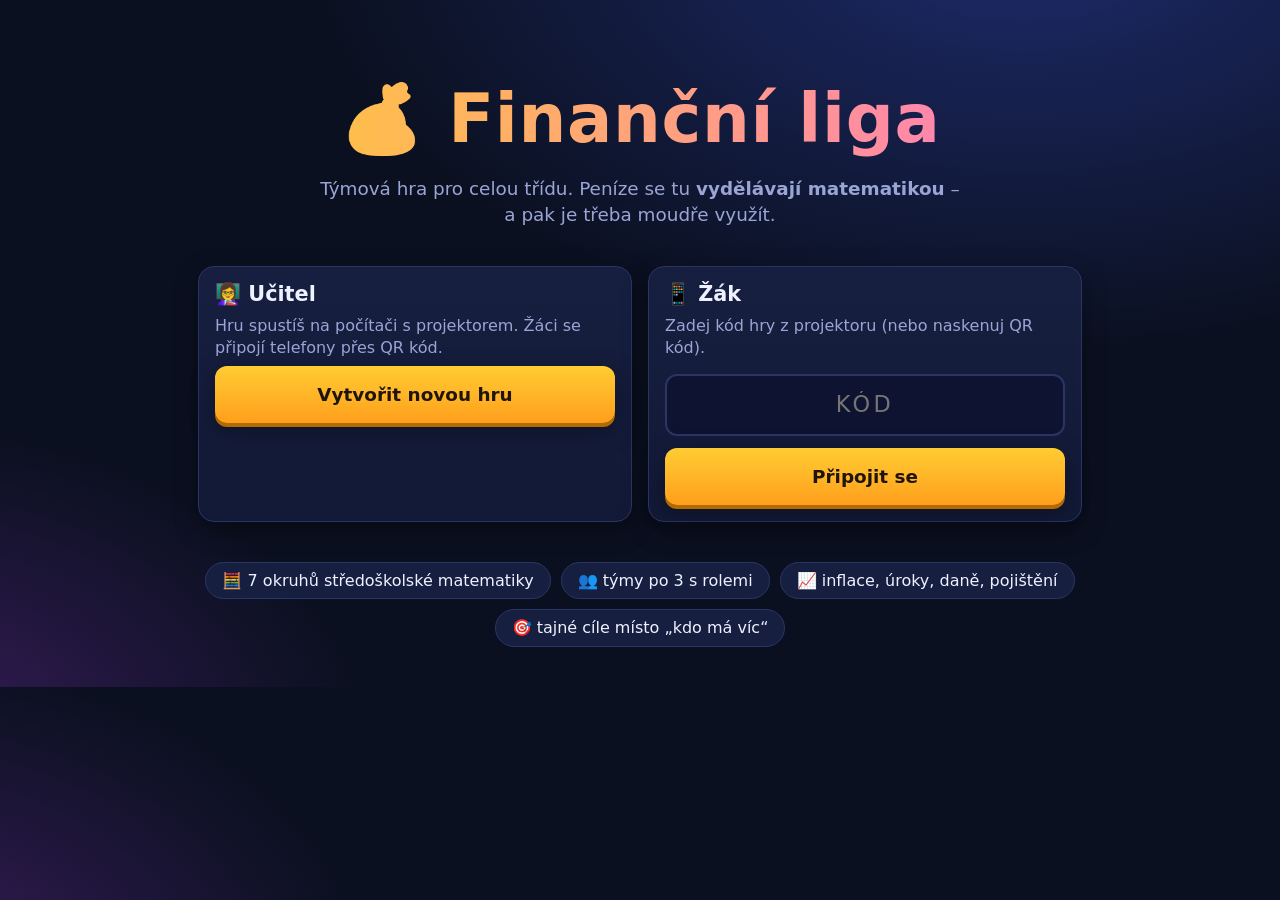
==== index.html @ dfb5a22c "Add files via upload" ====
<!doctype html>
<html lang="cs">
<head>
<meta charset="utf-8">
<meta name="viewport" content="width=device-width, initial-scale=1, viewport-fit=cover">
<meta name="theme-color" content="#0b1020">
<title>Finanční liga – hra o penězích a matematice</title>
<meta name="description" content="Týmová hra pro třídu: žáci si na mobilech vydělávají peníze řešením matematických příkladů a společně hospodaří.">
<link rel="icon" href="data:image/svg+xml,%3Csvg xmlns='http://www.w3.org/2000/svg' viewBox='0 0 100 100'%3E%3Ctext y='.9em' font-size='90'%3E💰%3C/text%3E%3C/svg%3E">
<link rel="stylesheet" href="style.css">
</head>
<body>
<div id="app"></div>
<noscript>Tato hra potřebuje JavaScript.</noscript>
<script src="config.js"></script>
<script src="lib/peerjs.min.js"></script>
<script src="lib/qrcode.js"></script>
<script src="tasks.js"></script>
<script src="engine.js"></script>
<script src="net.js"></script>
<script src="host.js"></script>
<script src="player.js"></script>
<script src="main.js"></script>
</body>
</html>
---- style.css ----
/* Finanční liga – styl (tmavý, čitelný na projektoru i na mobilu) */
:root {
  --bg: #0b1020; --bg2: #121936; --panel: #171f40; --panel2: #1e2850; --line: #2a3566;
  --tx: #eef1ff; --mut: #9aa5d6; --gold: #ffcc33; --gold2: #ff9f1c; --green: #3ddc97; --red: #ff5d73; --blue: #4dabf7;
  --r: 16px; --shadow: 0 8px 24px rgba(0, 0, 0, .35);
  font-family: system-ui, -apple-system, "Segoe UI", Roboto, "Helvetica Neue", Arial, sans-serif;
}
* { box-sizing: border-box; -webkit-tap-highlight-color: transparent; }
html, body { margin: 0; min-height: 100%; background: radial-gradient(1200px 700px at 80% -10%, #1d2b6b 0%, transparent 60%), radial-gradient(900px 600px at -10% 110%, #3a1d5e 0%, transparent 55%), var(--bg); color: var(--tx); }
body { font-size: 16px; line-height: 1.4; }
h1, h2, h3 { margin: 0 0 .4em; line-height: 1.15; }
h2 { font-size: 1.3rem; } h3 { font-size: 1.05rem; color: var(--mut); text-transform: uppercase; letter-spacing: .06em; }
p { margin: .4em 0; }
b { font-weight: 700; }
.mut { color: var(--mut); } .small { font-size: .85rem; }
.okc { color: var(--green); } .noc { color: var(--red); }
button { font: inherit; color: inherit; cursor: pointer; }
.btn { background: linear-gradient(180deg, var(--gold), var(--gold2)); color: #20150a; border: 0; border-radius: 12px; padding: .7em 1.1em; font-weight: 800; box-shadow: 0 4px 0 #b36b00, var(--shadow); transition: transform .08s; }
.btn:active { transform: translateY(2px); box-shadow: 0 2px 0 #b36b00; }
.btn.big { font-size: 1.15rem; padding: .85em 1.4em; width: 100%; }
.btn.sm { padding: .45em .7em; font-size: .85rem; border-radius: 10px; box-shadow: 0 3px 0 #b36b00; }
.btn.ghost { background: var(--panel2); color: var(--tx); box-shadow: 0 3px 0 #0a0f26; border: 1px solid var(--line); }
.btn.small { font-size: .8rem; padding: .4em .8em; }
.btn:disabled { opacity: .35; cursor: not-allowed; box-shadow: none; filter: grayscale(.6); }
.link { background: none; border: 0; color: var(--mut); text-decoration: underline; margin-top: 12px; padding: 6px; }
.row { display: flex; gap: 10px; flex-wrap: wrap; margin-top: 12px; } .row .btn.big { flex: 1; }
.card { background: linear-gradient(180deg, var(--panel), var(--bg2)); border: 1px solid var(--line); border-radius: var(--r); padding: 16px; margin: 12px 0; box-shadow: var(--shadow); }
.dot { display: inline-block; width: 9px; height: 9px; border-radius: 50%; background: #5b6590; margin-right: 4px; } .dot.on { background: var(--green); box-shadow: 0 0 8px var(--green); }
.logo { font-size: 2rem; font-weight: 900; letter-spacing: .01em; background: linear-gradient(90deg, var(--gold), #ff7ac3); -webkit-background-clip: text; background-clip: text; color: transparent; }
.logo.big { font-size: clamp(2.4rem, 8vw, 4.2rem); } .logo.sm { font-size: 1.25rem; }
fr, .fr { display: inline-flex; flex-direction: column; vertical-align: middle; text-align: center; margin: 0 .15em; line-height: 1.15; }
.fr i { font-style: normal; border-bottom: 1.5px solid currentColor; padding: 0 .25em; }
.fr b { font-weight: inherit; padding: 0 .25em; }
sup { font-size: .72em; line-height: 0; }
.chips { display: flex; flex-wrap: wrap; gap: 6px; margin-top: 8px; }
.chip2 { background: var(--panel2); border: 1px solid var(--line); border-radius: 999px; padding: .2em .7em; font-size: .85rem; white-space: nowrap; }
.chip2.up { border-color: #1f7a56; background: #123a2e; color: #9bf1cb; } .chip2.down { border-color: #8a2c3b; background: #3a1620; color: #ffb3bf; }
.spinner { width: 38px; height: 38px; border: 4px solid var(--line); border-top-color: var(--gold); border-radius: 50%; margin: 6px auto 10px; animation: sp 1s linear infinite; } @keyframes sp { to { transform: rotate(360deg); } }
.center-card { max-width: 640px; margin: 12vh auto; padding: 24px; text-align: center; }

/* ----- rozcestník ----- */
.landing { max-width: 920px; margin: 0 auto; padding: 8vh 18px 40px; text-align: center; }
.landing .lead { font-size: 1.15rem; color: var(--mut); max-width: 640px; margin: 10px auto 26px; }
.landing-grid { display: grid; grid-template-columns: repeat(auto-fit, minmax(280px, 1fr)); gap: 16px; text-align: left; }
.codein, .fld input { width: 100%; font: inherit; font-size: 1.4rem; padding: .6em .8em; border-radius: 12px; border: 2px solid var(--line); background: #0d1330; color: var(--tx); text-align: center; letter-spacing: .15em; text-transform: uppercase; margin: 8px 0 12px; }
.fld input { text-align: left; letter-spacing: 0; text-transform: none; font-size: 1.1rem; margin-bottom: 4px; }
.fld { display: block; margin: 10px 0; color: var(--mut); font-size: .9rem; }
.feat { list-style: none; padding: 0; margin: 28px 0 0; display: flex; flex-wrap: wrap; gap: 10px; justify-content: center; } .feat li { background: var(--panel); border: 1px solid var(--line); border-radius: 999px; padding: .4em 1em; }
.codebig { background: var(--panel2); border: 1px dashed var(--gold); border-radius: 10px; padding: 0 .4em; letter-spacing: .12em; color: var(--gold); }

/* ----- telefon ----- */
.phone { max-width: 560px; margin: 0 auto; padding: 0 12px calc(86px + env(safe-area-inset-bottom)); }
.phone.center { padding-top: 10vh; text-align: center; }
.ph-top { position: sticky; top: 0; z-index: 5; display: flex; justify-content: space-between; align-items: center; gap: 8px; padding: 12px 14px; margin: 0 -12px; background: color-mix(in srgb, var(--c, #3a4a99) 35%, var(--bg)); border-bottom: 3px solid var(--c, #3a4a99); backdrop-filter: blur(8px); }
.ph-team { font-size: 1.05rem; overflow: hidden; text-overflow: ellipsis; white-space: nowrap; } .ph-money { font-weight: 900; font-size: 1.15rem; color: var(--gold); white-space: nowrap; }
.ph-sub { display: flex; justify-content: space-between; color: var(--mut); font-size: .85rem; padding: 6px 2px 0; }
.ph-timer { font-weight: 800; font-variant-numeric: tabular-nums; } .ph-timer.warn, #h-timer.warn { color: var(--red); animation: pulse 1s infinite; } @keyframes pulse { 50% { opacity: .5; } }
.banner { background: #4a1d2a; border: 1px solid var(--red); color: #ffd1d8; border-radius: 12px; padding: 8px 12px; margin: 10px 0 0; font-size: .9rem; }
#ph-tabs { position: fixed; left: 0; right: 0; bottom: 0; display: flex; background: rgba(11, 16, 32, .96); border-top: 1px solid var(--line); padding-bottom: env(safe-area-inset-bottom); z-index: 9; }
#ph-tabs button { flex: 1; background: none; border: 0; padding: 10px 0 8px; color: var(--mut); font-size: .8rem; } #ph-tabs button span { display: block; font-size: 1.4rem; } #ph-tabs button.on { color: var(--gold); }
.toast { position: fixed; left: 50%; bottom: calc(96px + env(safe-area-inset-bottom)); transform: translateX(-50%); max-width: 92vw; padding: .7em 1.1em; border-radius: 12px; font-weight: 700; z-index: 99; transition: opacity .3s; box-shadow: var(--shadow); text-align: center; } .toast.ok { background: #14573f; border: 1px solid var(--green); } .toast.bad { background: #5a1c29; border: 1px solid var(--red); }
.ev { text-align: center; background: linear-gradient(160deg, #26307a, #3a1d5e); } .ev .ev-ic { font-size: 3.4rem; } .ev-k { color: var(--gold); font-weight: 800; text-transform: uppercase; letter-spacing: .08em; font-size: .8rem; }
.ev .chips { justify-content: center; } .ev.compact { padding: 10px 12px; text-align: left; } .ev.compact .ev-k { font-size: .95rem; text-transform: none; letter-spacing: 0; }
.role { display: flex; gap: 12px; align-items: center; } .role-ic { font-size: 2.2rem; }
.diffs { display: grid; gap: 10px; margin: 12px 0; }
.diff { display: grid; grid-template-columns: 1fr auto; grid-template-areas: "n r" "p p"; align-items: center; text-align: left; border: 2px solid var(--line); background: var(--panel2); border-radius: 14px; padding: 12px 14px; } .diff .dn { grid-area: n; font-weight: 800; font-size: 1.1rem; } .diff .dr { grid-area: r; font-weight: 900; color: var(--gold); font-size: 1.2rem; } .diff .dp { grid-area: p; color: var(--mut); font-size: .8rem; }
.diff.d1 { border-color: #1f7a56; } .diff.d2 { border-color: #9a7b14; } .diff.d3 { border-color: #9a2c3d; } .diff.last { outline: 2px solid var(--blue); }
.diff:active { transform: scale(.98); }
.mini { color: var(--mut); font-size: .85rem; text-align: center; margin-top: 8px; }
.tk-h { display: flex; justify-content: space-between; align-items: center; margin-bottom: 10px; gap: 6px; }
.dchip { font-weight: 800; border-radius: 999px; padding: .2em .8em; font-size: .9rem; border: 1px solid var(--line); } .dchip.d1 { background: #123a2e; } .dchip.d2 { background: #3b3410; } .dchip.d3 { background: #3a1620; }
.q { font-size: 1.25rem; line-height: 1.7; padding: 6px 2px 14px; word-break: break-word; }
.choices { display: grid; gap: 10px; }
.choice { display: flex; gap: 12px; align-items: center; text-align: left; background: var(--panel2); border: 2px solid var(--line); border-radius: 14px; padding: 12px 14px; font-size: 1.1rem; min-height: 54px; }
.choice .ci { flex: none; width: 30px; height: 30px; border-radius: 50%; background: var(--bg); display: grid; place-items: center; font-weight: 800; color: var(--gold); } .choice .ct { flex: 1; word-break: break-word; }
.choice:active, .choice.picked { border-color: var(--gold); background: #2c3568; } .choice:disabled { opacity: .7; }
.numans input { width: 100%; font-size: 1.5rem; padding: .6em .8em; border-radius: 12px; border: 2px solid var(--line); background: #0d1330; color: var(--tx); }
.keys { display: flex; gap: 8px; margin: 8px 0 12px; } .keys button { flex: 1; background: var(--panel2); border: 1px solid var(--line); border-radius: 10px; padding: .6em; font-size: 1.2rem; }
.res.ok { border-color: var(--green); background: linear-gradient(180deg, #11402f, var(--bg2)); } .res.bad { border-color: var(--red); background: linear-gradient(180deg, #4a1722, var(--bg2)); }
.res-h { font-size: 1.6rem; font-weight: 900; } .res-m { font-size: 1.5rem; font-weight: 900; color: var(--gold); margin: 4px 0 8px; } .bonus { font-size: .9rem; color: #ffb36b; }
.qecho { background: rgba(0,0,0,.25); border-radius: 10px; padding: 6px 10px; margin: 6px 0; color: #cfd6ff; font-size: .95rem; line-height: 1.6; }
.correct { margin: 8px 0; } .expl { background: rgba(255, 255, 255, .06); border-radius: 10px; padding: 8px 10px; margin: 8px 0; color: #d6dcff; font-size: .95rem; } .streak { color: #ffb36b; margin: 6px 0 12px; font-weight: 700; }
.sec-h { display: flex; justify-content: space-between; align-items: center; font-weight: 800; font-size: 1.05rem; margin-bottom: 8px; gap: 6px; flex-wrap: wrap; }
.you { font-size: .75rem; background: var(--gold); color: #20150a; border-radius: 999px; padding: .1em .7em; font-weight: 800; } .lockd { font-size: .75rem; color: var(--mut); background: var(--panel2); border-radius: 999px; padding: .1em .7em; }
.arow, .srow { display: flex; gap: 10px; align-items: center; padding: 10px 0; border-top: 1px solid var(--line); } .arow:first-of-type { border-top: 0; }
.srow { justify-content: space-between; } .ai { font-size: 1.8rem; } .ab { flex: 1; } .aa { display: grid; gap: 6px; } .aa .btn { min-width: 86px; }
.btns { display: flex; flex-wrap: wrap; gap: 6px; padding-bottom: 8px; }
.cash { position: sticky; top: 64px; z-index: 3; text-align: center; font-size: 1.05rem; padding: 10px; }
.ledger .ln { display: flex; justify-content: space-between; gap: 10px; padding: 7px 0; border-bottom: 1px dashed var(--line); } .ln small { display: block; color: var(--mut); font-size: .75rem; } .ln.in b { color: var(--green); } .ln.out b { color: var(--red); } .ln.info { color: var(--mut); } .ln.ok b { color: var(--green); }
.netline { display: grid; grid-template-columns: 1fr auto; gap: 2px 10px; margin-top: 12px; padding: 12px; border-radius: 12px; background: var(--panel2); } .netline em { grid-column: 1 / -1; font-style: normal; font-weight: 900; font-size: 1.4rem; } .netline.up em { color: var(--green); } .netline.down em { color: var(--red); }
.lesson { background: linear-gradient(180deg, #2a2d62, #1d2150); border-color: #4650a8; }
.brow { display: grid; grid-template-columns: 34px 1fr auto; gap: 8px; padding: 8px 6px; border-radius: 10px; align-items: center; } .brow.me { background: rgba(255, 204, 51, .13); outline: 1px solid var(--gold); } .brow small { display: block; color: var(--mut); font-size: .75rem; }
.big-e { font-size: 3.4rem; text-align: center; } .final-me { text-align: center; } .final-me.ok { border-color: var(--green); }
.goal { text-align: center; } .goal.ok { border-color: var(--green); } .secret { color: var(--red); font-weight: 800; font-size: .8rem; letter-spacing: .05em; } .gp { margin: 10px 0; padding: 10px; border-radius: 10px; background: var(--panel2); }
.bigno { font-size: 2.4rem; font-weight: 900; color: var(--gold); } .kv > div { display: flex; justify-content: space-between; padding: 7px 0; border-bottom: 1px dashed var(--line); } .hist { display: flex; gap: 6px; flex-wrap: wrap; margin-top: 10px; } .hist div { background: var(--panel2); border-radius: 8px; padding: 4px 8px; font-size: .8rem; display: grid; }
.mrow { padding: 6px 0; display: flex; gap: 8px; align-items: center; }
.lteam { border: 1px solid var(--line); border-left: 6px solid var(--c, #666); background: var(--panel2); border-radius: 12px; padding: 10px 12px; margin: 10px 0; } .lteam .lt-h { display: flex; gap: 8px; align-items: center; font-size: 1.05rem; } .lteam .lt-h .mut { margin-left: auto; }
.lteam .btn { margin-top: 8px; } .emojis { display: grid; grid-template-columns: repeat(6, 1fr); gap: 6px; margin-top: 6px; } .em { font-size: 1.6rem; background: var(--panel2); border: 2px solid var(--line); border-radius: 10px; padding: 4px 0; } .em.sel { border-color: var(--gold); background: #3a3a1a; }
.empty { color: var(--mut); text-align: center; padding: 14px; }

/* ----- učitel / projektor ----- */
.lobby { display: grid; grid-template-columns: minmax(300px, 420px) 1fr; gap: 24px; max-width: 1400px; margin: 0 auto; padding: 24px; min-height: 100vh; }
.lobby-left { text-align: center; } .tagline { color: var(--mut); margin: 6px 0 16px; }
.qrbox { background: var(--panel); border: 1px solid var(--line); border-radius: 20px; padding: 18px; } .qr { width: min(100%, 320px); margin: 0 auto; border-radius: 12px; overflow: hidden; background: #fff; } .qr svg { display: block; width: 100%; height: auto; }
.code-label { color: var(--mut); margin-top: 12px; text-transform: uppercase; letter-spacing: .1em; font-size: .8rem; } .code { font-size: clamp(2.4rem, 5vw, 3.6rem); font-weight: 900; letter-spacing: .18em; color: var(--gold); } .joinurl { color: var(--mut); font-size: .8rem; word-break: break-all; }
.howto { text-align: left; color: var(--mut); padding-left: 1.2em; } .howto li { margin: 8px 0; } .status { margin-top: 10px; padding: 8px 12px; background: #4a3a1d; border: 1px solid var(--gold2); border-radius: 10px; display: none; }
.panel { background: linear-gradient(180deg, var(--panel), var(--bg2)); border: 1px solid var(--line); border-radius: 18px; padding: 18px; margin-bottom: 16px; } .lobby-right { display: flex; flex-direction: column; } .panel.grow { flex: 1; }
.settings { display: grid; grid-template-columns: repeat(auto-fit, minmax(150px, 1fr)); gap: 10px; } .settings label { display: grid; gap: 4px; color: var(--mut); font-size: .85rem; }
select { font: inherit; padding: .5em; border-radius: 10px; border: 1px solid var(--line); background: #0d1330; color: var(--tx); }
.topics { display: flex; flex-wrap: wrap; gap: 8px; margin-top: 12px; } .chip { cursor: pointer; } .chip input { display: none; } .chip span { display: inline-block; padding: .35em .9em; border-radius: 999px; border: 1px solid var(--line); background: var(--panel2); color: var(--mut); } .chip input:checked + span { background: #3a3a1a; border-color: var(--gold); color: var(--tx); }
.count { font-size: .8rem; color: var(--mut); text-transform: none; letter-spacing: 0; }
.lobby-teams { display: grid; grid-template-columns: repeat(auto-fill, minmax(210px, 1fr)); gap: 10px; }
.lobby-teams .lteam { margin: 0; } .lt-m { padding: 3px 0; display: flex; gap: 4px; align-items: center; } .lt-m .x { margin-left: auto; background: none; border: 0; color: var(--mut); } .lt-free { color: var(--mut); font-size: .8rem; margin-top: 4px; } .lteam.free { border-left-color: #666; opacity: .85; }
.host { min-height: 100vh; display: flex; flex-direction: column; font-size: clamp(14px, 1.15vw, 20px); }
.h-head { display: grid; grid-template-columns: 1fr auto 1fr; align-items: center; gap: 12px; padding: 12px 22px; background: rgba(11, 16, 32, .85); border-bottom: 1px solid var(--line); position: sticky; top: 0; z-index: 5; backdrop-filter: blur(8px); }
.h-l { display: flex; gap: 12px; align-items: center; } .code-chip { background: var(--panel2); border: 1px solid var(--line); border-radius: 999px; padding: .3em .9em; font-weight: 800; letter-spacing: .1em; color: var(--gold); }
.h-c { text-align: center; } .years { display: flex; gap: 6px; justify-content: center; margin-bottom: 4px; } .years i { width: 26px; height: 8px; border-radius: 5px; background: var(--line); } .years i.done { background: var(--green); } .years i.cur { background: var(--gold); box-shadow: 0 0 10px var(--gold); }
.phase { font-weight: 800; font-size: 1.25em; } .h-r { text-align: right; display: flex; gap: 18px; justify-content: flex-end; align-items: center; } .timer { font-size: 2.2em; font-weight: 900; font-variant-numeric: tabular-nums; color: var(--gold); } .online.warn { color: var(--gold2); }
.h-main { flex: 1; padding: 18px 22px 110px; max-width: 1700px; width: 100%; margin: 0 auto; }
.h-foot { position: fixed; bottom: 0; left: 0; right: 0; display: flex; gap: 12px; justify-content: center; padding: 12px; background: linear-gradient(0deg, var(--bg) 60%, transparent); z-index: 6; } .h-foot .btn.big { width: auto; min-width: 280px; }
.evcard { display: flex; gap: 22px; align-items: center; background: linear-gradient(135deg, #26307a, #3a1d5e); border: 1px solid #5560c0; border-radius: 22px; padding: 22px 28px; margin-bottom: 18px; box-shadow: var(--shadow); } .evcard .ev-ic { font-size: 5.5em; } .evcard h2 { font-size: 2.2em; margin: .1em 0; } .evcard p { font-size: 1.2em; margin: .2em 0 .4em; color: #d9defc; }
.evcard.compact { padding: 10px 18px; gap: 14px; } .evcard.compact .ev-ic { font-size: 2.6em; } .evcard.compact h2 { font-size: 1.4em; } .evcard.compact p { display: none; } .evcard.compact .ev-k { display: none; }
.evcard .chip2 { font-size: .95em; } .lesson { font-size: 1.05em; padding: 12px 16px; border-radius: 14px; } .evcard .lesson { margin-top: 12px; } .lesson.big { margin-top: 16px; }
.hint-bar { background: var(--panel); border: 1px dashed var(--line); border-radius: 14px; padding: 10px 16px; margin-bottom: 16px; color: var(--mut); text-align: center; } .hint-bar.big { font-size: 1.35em; color: var(--tx); border-color: var(--gold); }
.grid { display: grid; grid-template-columns: repeat(auto-fill, minmax(280px, 1fr)); gap: 14px; }
.tcard { background: linear-gradient(180deg, var(--panel), var(--bg2)); border: 1px solid var(--line); border-top: 6px solid var(--c); border-radius: 16px; padding: 14px 16px; box-shadow: var(--shadow); }
.th { display: flex; gap: 10px; align-items: center; } .te { font-size: 2.2em; } .tn { flex: 1; min-width: 0; } .tn b { font-size: 1.2em; } .mems { color: var(--mut); font-size: .8em; display: flex; flex-wrap: wrap; gap: 2px 10px; } .mem .dot { width: 7px; height: 7px; } .rank { font-weight: 900; font-size: 1.4em; color: var(--gold); }
.tnet { display: flex; justify-content: space-between; align-items: baseline; margin-top: 8px; color: var(--mut); font-size: .85em; } .tnet b { font-size: 1.7em; color: var(--gold); }
.bar { height: 8px; border-radius: 6px; background: var(--bg); overflow: hidden; margin: 4px 0 8px; } .bar i { display: block; height: 100%; background: linear-gradient(90deg, var(--c), var(--gold)); transition: width .6s; }
.tstats { display: flex; justify-content: space-between; gap: 6px; font-size: .85em; white-space: nowrap; } .tstats span { opacity: .8; margin-right: 3px; } .tstats .neg { color: var(--red); }
.tassets { margin-top: 8px; font-size: 1.3em; display: flex; flex-wrap: wrap; gap: 6px; align-items: center; min-height: 1.6em; } .tassets .mut { font-size: .6em; } .bd { background: var(--panel2); border-radius: 8px; padding: 0 .4em; font-size: .75em; }
.work-line { display: flex; gap: 14px; margin-top: 8px; font-weight: 800; } .work-line .earn { margin-left: auto; color: var(--green); }
.delta { margin-top: 8px; font-weight: 900; font-size: 1.5em; } .delta.up { color: var(--green); } .delta.down { color: var(--red); } .loc { margin-top: 6px; padding: 5px 10px; border-radius: 10px; font-size: .9em; background: #3a1620; } .loc.gain { background: #123a2e; } .loc.safe { background: #1b3552; }
.final { max-width: 1100px; margin: 0 auto; } .final h1 { font-size: 2.6em; text-align: center; } .sub { text-align: center; color: var(--mut); margin-bottom: 18px; }
.frow { display: grid; grid-template-columns: 70px 1.2fr 2fr 1fr; gap: 16px; align-items: center; background: linear-gradient(180deg, var(--panel), var(--bg2)); border: 1px solid var(--line); border-left: 8px solid var(--c); border-radius: 16px; padding: 14px 18px; margin-bottom: 12px; } .frow.met { box-shadow: 0 0 0 2px var(--green) inset; }
.fr-rank { font-size: 2.4em; text-align: center; } .fr-team { display: flex; gap: 10px; align-items: center; } .fr-goal .ok { color: var(--green); font-weight: 800; } .fr-goal .no { color: var(--red); font-weight: 800; } .fr-net { text-align: right; display: grid; } .fr-net b { font-size: 1.6em; color: var(--gold); }
.overlay { position: fixed; inset: 0; background: rgba(5, 8, 20, .88); display: grid; place-items: center; z-index: 50; } .ov-card { text-align: center; max-width: 520px; } .ov-card .btn { margin-top: 16px; }

@media (max-width: 900px) { .lobby { grid-template-columns: 1fr; } .frow { grid-template-columns: 50px 1fr; } .fr-goal, .fr-net { grid-column: 1 / -1; text-align: left; } .h-head { grid-template-columns: 1fr; text-align: center; } .h-l, .h-r { justify-content: center; } .evcard { flex-direction: column; text-align: center; } }
@media (prefers-reduced-motion: reduce) { * { animation: none !important; transition: none !important; } }
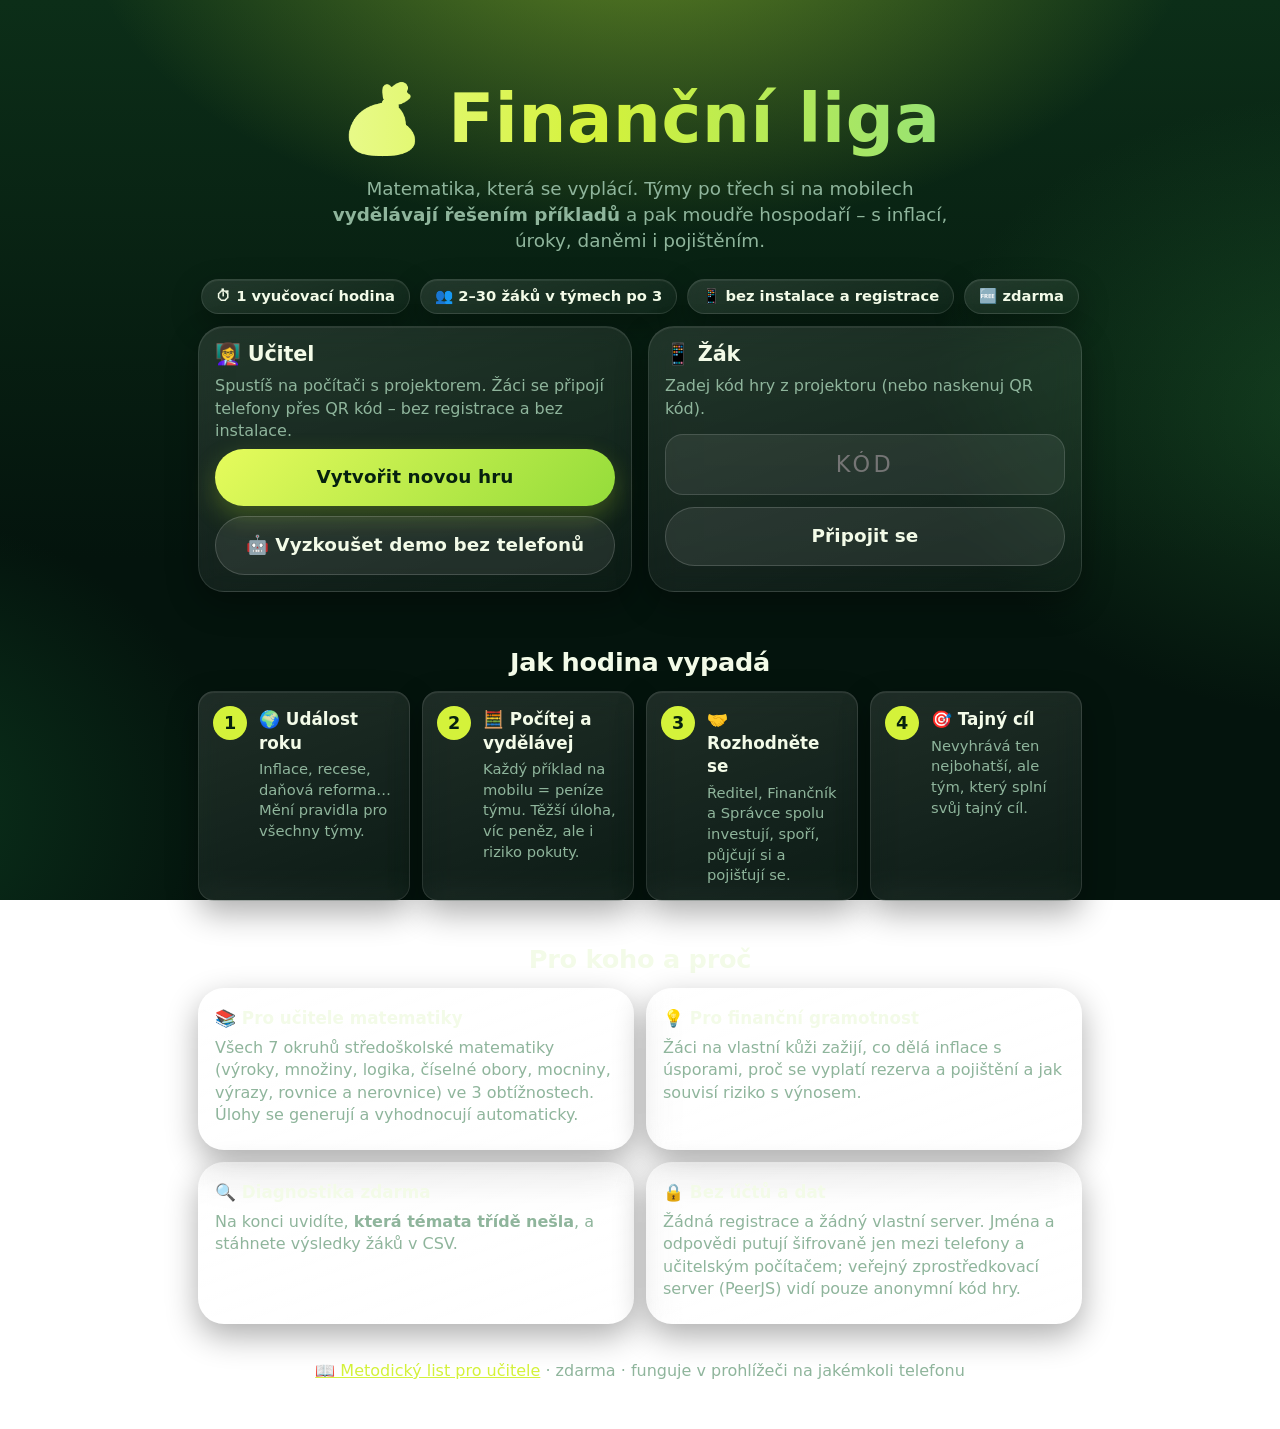
==== commit c54136eb: "Add files via upload" ====
--- a/index.html
+++ b/index.html
@@ -3,9 +3,11 @@
 <head>
 <meta charset="utf-8">
 <meta name="viewport" content="width=device-width, initial-scale=1, viewport-fit=cover">
-<meta name="theme-color" content="#0b1020">
+<meta name="theme-color" content="#04140d">
 <title>Finanční liga – hra o penězích a matematice</title>
 <meta name="description" content="Týmová hra pro třídu: žáci si na mobilech vydělávají peníze řešením matematických příkladů a společně hospodaří.">
+<meta property="og:type" content="website"><meta property="og:title" content="Finanční liga – matematika, která se vyplácí"><meta property="og:description" content="Týmová třídní hra: žáci si na mobilech vydělávají řešením matematických příkladů a hospodaří s inflací, úroky a daněmi."><meta property="og:image" content="og.png"><meta name="twitter:card" content="summary_large_image">
+<link rel="manifest" href="manifest.webmanifest">
 <link rel="icon" href="data:image/svg+xml,%3Csvg xmlns='http://www.w3.org/2000/svg' viewBox='0 0 100 100'%3E%3Ctext y='.9em' font-size='90'%3E💰%3C/text%3E%3C/svg%3E">
 <link rel="stylesheet" href="style.css">
 </head>
--- a/style.css
+++ b/style.css
@@ -1,12 +1,14 @@
+@font-face { font-family: "Plus Jakarta Sans"; font-style: normal; font-weight: 200 800; font-display: swap; src: url(lib/fonts/plus-jakarta-sans-latin-ext-wght-normal.woff2) format("woff2"); unicode-range: U+0100-02BA, U+02BD-02C5, U+02C7-02CC, U+02CE-02D7, U+02DD-02FF, U+0304, U+0308, U+0329, U+1D00-1DBF, U+1E00-1E9F, U+1EF2-1EFF, U+2020, U+20A0-20AB, U+20AD-20C0, U+2113, U+2C60-2C7F, U+A720-A7FF; }
+@font-face { font-family: "Plus Jakarta Sans"; font-style: normal; font-weight: 200 800; font-display: swap; src: url(lib/fonts/plus-jakarta-sans-latin-wght-normal.woff2) format("woff2"); unicode-range: U+0000-00FF, U+0131, U+0152-0153, U+02BB-02BC, U+02C6, U+02DA, U+02DC, U+0304, U+0308, U+0329, U+2000-206F, U+20AC, U+2122, U+2191, U+2193, U+2212, U+2215, U+FEFF, U+FFFD; }
 /* Finanční liga – styl (tmavý, čitelný na projektoru i na mobilu) */
 :root {
-  --bg: #0b1020; --bg2: #121936; --panel: #171f40; --panel2: #1e2850; --line: #2a3566;
-  --tx: #eef1ff; --mut: #9aa5d6; --gold: #ffcc33; --gold2: #ff9f1c; --green: #3ddc97; --red: #ff5d73; --blue: #4dabf7;
+  --bg: #04140d; --bg2: #0a2418; --panel: #0f2e1f; --panel2: #164028; --line: #24533a;
+  --tx: #f3fbe8; --mut: #8fb59c; --gold: #d4f23a; --gold2: #8fd43a; --green: #7ee05f; --red: #ff6f61; --blue: #4fd1b0;
   --r: 16px; --shadow: 0 8px 24px rgba(0, 0, 0, .35);
-  font-family: system-ui, -apple-system, "Segoe UI", Roboto, "Helvetica Neue", Arial, sans-serif;
+  font-family: "Plus Jakarta Sans", system-ui, -apple-system, "Segoe UI", Roboto, Arial, sans-serif;
 }
 * { box-sizing: border-box; -webkit-tap-highlight-color: transparent; }
-html, body { margin: 0; min-height: 100%; background: radial-gradient(1200px 700px at 80% -10%, #1d2b6b 0%, transparent 60%), radial-gradient(900px 600px at -10% 110%, #3a1d5e 0%, transparent 55%), var(--bg); color: var(--tx); }
+html, body { margin: 0; min-height: 100%; background: radial-gradient(1200px 700px at 80% -10%, #3a6a14 0%, transparent 60%), radial-gradient(900px 600px at -10% 110%, #1d4a14 0%, transparent 55%), var(--bg); color: var(--tx); }
 body { font-size: 16px; line-height: 1.4; }
 h1, h2, h3 { margin: 0 0 .4em; line-height: 1.15; }
 h2 { font-size: 1.3rem; } h3 { font-size: 1.05rem; color: var(--mut); text-transform: uppercase; letter-spacing: .06em; }
@@ -15,17 +17,17 @@
 .mut { color: var(--mut); } .small { font-size: .85rem; }
 .okc { color: var(--green); } .noc { color: var(--red); }
 button { font: inherit; color: inherit; cursor: pointer; }
-.btn { background: linear-gradient(180deg, var(--gold), var(--gold2)); color: #20150a; border: 0; border-radius: 12px; padding: .7em 1.1em; font-weight: 800; box-shadow: 0 4px 0 #b36b00, var(--shadow); transition: transform .08s; }
-.btn:active { transform: translateY(2px); box-shadow: 0 2px 0 #b36b00; }
+.btn { background: linear-gradient(180deg, var(--gold), var(--gold2)); color: #06210f; border: 0; border-radius: 12px; padding: .7em 1.1em; font-weight: 800; box-shadow: 0 4px 0 #4f8a14, var(--shadow); transition: transform .08s; }
+.btn:active { transform: translateY(2px); box-shadow: 0 2px 0 #4f8a14; }
 .btn.big { font-size: 1.15rem; padding: .85em 1.4em; width: 100%; }
-.btn.sm { padding: .45em .7em; font-size: .85rem; border-radius: 10px; box-shadow: 0 3px 0 #b36b00; }
-.btn.ghost { background: var(--panel2); color: var(--tx); box-shadow: 0 3px 0 #0a0f26; border: 1px solid var(--line); }
+.btn.sm { padding: .45em .7em; font-size: .85rem; border-radius: 10px; box-shadow: 0 3px 0 #4f8a14; }
+.btn.ghost { background: var(--panel2); color: var(--tx); box-shadow: 0 3px 0 rgba(0,0,0,.35); border: 1px solid var(--line); }
 .btn.small { font-size: .8rem; padding: .4em .8em; }
 .btn:disabled { opacity: .35; cursor: not-allowed; box-shadow: none; filter: grayscale(.6); }
 .link { background: none; border: 0; color: var(--mut); text-decoration: underline; margin-top: 12px; padding: 6px; }
 .row { display: flex; gap: 10px; flex-wrap: wrap; margin-top: 12px; } .row .btn.big { flex: 1; }
 .card { background: linear-gradient(180deg, var(--panel), var(--bg2)); border: 1px solid var(--line); border-radius: var(--r); padding: 16px; margin: 12px 0; box-shadow: var(--shadow); }
-.dot { display: inline-block; width: 9px; height: 9px; border-radius: 50%; background: #5b6590; margin-right: 4px; } .dot.on { background: var(--green); box-shadow: 0 0 8px var(--green); }
+.dot { display: inline-block; width: 9px; height: 9px; border-radius: 50%; background: #5f8a73; margin-right: 4px; } .dot.on { background: var(--green); box-shadow: 0 0 8px var(--green); }
 .logo { font-size: 2rem; font-weight: 900; letter-spacing: .01em; background: linear-gradient(90deg, var(--gold), #ff7ac3); -webkit-background-clip: text; background-clip: text; color: transparent; }
 .logo.big { font-size: clamp(2.4rem, 8vw, 4.2rem); } .logo.sm { font-size: 1.25rem; }
 fr, .fr { display: inline-flex; flex-direction: column; vertical-align: middle; text-align: center; margin: 0 .15em; line-height: 1.15; }
@@ -34,7 +36,7 @@
 sup { font-size: .72em; line-height: 0; }
 .chips { display: flex; flex-wrap: wrap; gap: 6px; margin-top: 8px; }
 .chip2 { background: var(--panel2); border: 1px solid var(--line); border-radius: 999px; padding: .2em .7em; font-size: .85rem; white-space: nowrap; }
-.chip2.up { border-color: #1f7a56; background: #123a2e; color: #9bf1cb; } .chip2.down { border-color: #8a2c3b; background: #3a1620; color: #ffb3bf; }
+.chip2.up { border-color: #2a7d3c; background: #14402c; color: #b6f5a0; } .chip2.down { border-color: #8a3128; background: #3a1b17; color: #ffc0b8; }
 .spinner { width: 38px; height: 38px; border: 4px solid var(--line); border-top-color: var(--gold); border-radius: 50%; margin: 6px auto 10px; animation: sp 1s linear infinite; } @keyframes sp { to { transform: rotate(360deg); } }
 .center-card { max-width: 640px; margin: 12vh auto; padding: 24px; text-align: center; }
 
@@ -42,7 +44,7 @@
 .landing { max-width: 920px; margin: 0 auto; padding: 8vh 18px 40px; text-align: center; }
 .landing .lead { font-size: 1.15rem; color: var(--mut); max-width: 640px; margin: 10px auto 26px; }
 .landing-grid { display: grid; grid-template-columns: repeat(auto-fit, minmax(280px, 1fr)); gap: 16px; text-align: left; }
-.codein, .fld input { width: 100%; font: inherit; font-size: 1.4rem; padding: .6em .8em; border-radius: 12px; border: 2px solid var(--line); background: #0d1330; color: var(--tx); text-align: center; letter-spacing: .15em; text-transform: uppercase; margin: 8px 0 12px; }
+.codein, .fld input { width: 100%; font: inherit; font-size: 1.4rem; padding: .6em .8em; border-radius: 12px; border: 2px solid var(--line); background: #06180f; color: var(--tx); text-align: center; letter-spacing: .15em; text-transform: uppercase; margin: 8px 0 12px; }
 .fld input { text-align: left; letter-spacing: 0; text-transform: none; font-size: 1.1rem; margin-bottom: 4px; }
 .fld { display: block; margin: 10px 0; color: var(--mut); font-size: .9rem; }
 .feat { list-style: none; padding: 0; margin: 28px 0 0; display: flex; flex-wrap: wrap; gap: 10px; justify-content: center; } .feat li { background: var(--panel); border: 1px solid var(--line); border-radius: 999px; padding: .4em 1em; }
@@ -51,37 +53,37 @@
 /* ----- telefon ----- */
 .phone { max-width: 560px; margin: 0 auto; padding: 0 12px calc(86px + env(safe-area-inset-bottom)); }
 .phone.center { padding-top: 10vh; text-align: center; }
-.ph-top { position: sticky; top: 0; z-index: 5; display: flex; justify-content: space-between; align-items: center; gap: 8px; padding: 12px 14px; margin: 0 -12px; background: color-mix(in srgb, var(--c, #3a4a99) 35%, var(--bg)); border-bottom: 3px solid var(--c, #3a4a99); backdrop-filter: blur(8px); }
+.ph-top { position: sticky; top: 0; z-index: 5; display: flex; justify-content: space-between; align-items: center; gap: 8px; padding: 12px 14px; margin: 0 -12px; background: color-mix(in srgb, var(--c, #2d6b3f) 35%, var(--bg)); border-bottom: 3px solid var(--c, #2d6b3f); backdrop-filter: blur(8px); }
 .ph-team { font-size: 1.05rem; overflow: hidden; text-overflow: ellipsis; white-space: nowrap; } .ph-money { font-weight: 900; font-size: 1.15rem; color: var(--gold); white-space: nowrap; }
 .ph-sub { display: flex; justify-content: space-between; color: var(--mut); font-size: .85rem; padding: 6px 2px 0; }
 .ph-timer { font-weight: 800; font-variant-numeric: tabular-nums; } .ph-timer.warn, #h-timer.warn { color: var(--red); animation: pulse 1s infinite; } @keyframes pulse { 50% { opacity: .5; } }
-.banner { background: #4a1d2a; border: 1px solid var(--red); color: #ffd1d8; border-radius: 12px; padding: 8px 12px; margin: 10px 0 0; font-size: .9rem; }
-#ph-tabs { position: fixed; left: 0; right: 0; bottom: 0; display: flex; background: rgba(11, 16, 32, .96); border-top: 1px solid var(--line); padding-bottom: env(safe-area-inset-bottom); z-index: 9; }
+.banner { background: #4a1d2a; border: 1px solid var(--red); color: #ffd9d3; border-radius: 12px; padding: 8px 12px; margin: 10px 0 0; font-size: .9rem; }
+#ph-tabs { position: fixed; left: 0; right: 0; bottom: 0; display: flex; background: rgba(4, 20, 13, .96); border-top: 1px solid var(--line); padding-bottom: env(safe-area-inset-bottom); z-index: 9; }
 #ph-tabs button { flex: 1; background: none; border: 0; padding: 10px 0 8px; color: var(--mut); font-size: .8rem; } #ph-tabs button span { display: block; font-size: 1.4rem; } #ph-tabs button.on { color: var(--gold); }
 .toast { position: fixed; left: 50%; bottom: calc(96px + env(safe-area-inset-bottom)); transform: translateX(-50%); max-width: 92vw; padding: .7em 1.1em; border-radius: 12px; font-weight: 700; z-index: 99; transition: opacity .3s; box-shadow: var(--shadow); text-align: center; } .toast.ok { background: #14573f; border: 1px solid var(--green); } .toast.bad { background: #5a1c29; border: 1px solid var(--red); }
-.ev { text-align: center; background: linear-gradient(160deg, #26307a, #3a1d5e); } .ev .ev-ic { font-size: 3.4rem; } .ev-k { color: var(--gold); font-weight: 800; text-transform: uppercase; letter-spacing: .08em; font-size: .8rem; }
+.ev { text-align: center; background: linear-gradient(160deg, #1f5233, #1d4a14); } .ev .ev-ic { font-size: 3.4rem; } .ev-k { color: var(--gold); font-weight: 800; text-transform: uppercase; letter-spacing: .08em; font-size: .8rem; }
 .ev .chips { justify-content: center; } .ev.compact { padding: 10px 12px; text-align: left; } .ev.compact .ev-k { font-size: .95rem; text-transform: none; letter-spacing: 0; }
 .role { display: flex; gap: 12px; align-items: center; } .role-ic { font-size: 2.2rem; }
 .diffs { display: grid; gap: 10px; margin: 12px 0; }
 .diff { display: grid; grid-template-columns: 1fr auto; grid-template-areas: "n r" "p p"; align-items: center; text-align: left; border: 2px solid var(--line); background: var(--panel2); border-radius: 14px; padding: 12px 14px; } .diff .dn { grid-area: n; font-weight: 800; font-size: 1.1rem; } .diff .dr { grid-area: r; font-weight: 900; color: var(--gold); font-size: 1.2rem; } .diff .dp { grid-area: p; color: var(--mut); font-size: .8rem; }
-.diff.d1 { border-color: #1f7a56; } .diff.d2 { border-color: #9a7b14; } .diff.d3 { border-color: #9a2c3d; } .diff.last { outline: 2px solid var(--blue); }
+.diff.d1 { border-color: #2a7d3c; } .diff.d2 { border-color: #5f8a1a; } .diff.d3 { border-color: #9a3328; } .diff.last { outline: 2px solid var(--blue); }
 .diff:active { transform: scale(.98); }
 .mini { color: var(--mut); font-size: .85rem; text-align: center; margin-top: 8px; }
 .tk-h { display: flex; justify-content: space-between; align-items: center; margin-bottom: 10px; gap: 6px; }
-.dchip { font-weight: 800; border-radius: 999px; padding: .2em .8em; font-size: .9rem; border: 1px solid var(--line); } .dchip.d1 { background: #123a2e; } .dchip.d2 { background: #3b3410; } .dchip.d3 { background: #3a1620; }
+.dchip { font-weight: 800; border-radius: 999px; padding: .2em .8em; font-size: .9rem; border: 1px solid var(--line); } .dchip.d1 { background: #14402c; } .dchip.d2 { background: #3b3410; } .dchip.d3 { background: #3a1b17; }
 .q { font-size: 1.25rem; line-height: 1.7; padding: 6px 2px 14px; word-break: break-word; }
 .choices { display: grid; gap: 10px; }
 .choice { display: flex; gap: 12px; align-items: center; text-align: left; background: var(--panel2); border: 2px solid var(--line); border-radius: 14px; padding: 12px 14px; font-size: 1.1rem; min-height: 54px; }
 .choice .ci { flex: none; width: 30px; height: 30px; border-radius: 50%; background: var(--bg); display: grid; place-items: center; font-weight: 800; color: var(--gold); } .choice .ct { flex: 1; word-break: break-word; }
 .choice:active, .choice.picked { border-color: var(--gold); background: #2c3568; } .choice:disabled { opacity: .7; }
-.numans input { width: 100%; font-size: 1.5rem; padding: .6em .8em; border-radius: 12px; border: 2px solid var(--line); background: #0d1330; color: var(--tx); }
+.numans input { width: 100%; font-size: 1.5rem; padding: .6em .8em; border-radius: 12px; border: 2px solid var(--line); background: #06180f; color: var(--tx); }
 .keys { display: flex; gap: 8px; margin: 8px 0 12px; } .keys button { flex: 1; background: var(--panel2); border: 1px solid var(--line); border-radius: 10px; padding: .6em; font-size: 1.2rem; }
 .res.ok { border-color: var(--green); background: linear-gradient(180deg, #11402f, var(--bg2)); } .res.bad { border-color: var(--red); background: linear-gradient(180deg, #4a1722, var(--bg2)); }
-.res-h { font-size: 1.6rem; font-weight: 900; } .res-m { font-size: 1.5rem; font-weight: 900; color: var(--gold); margin: 4px 0 8px; } .bonus { font-size: .9rem; color: #ffb36b; }
-.qecho { background: rgba(0,0,0,.25); border-radius: 10px; padding: 6px 10px; margin: 6px 0; color: #cfd6ff; font-size: .95rem; line-height: 1.6; }
-.correct { margin: 8px 0; } .expl { background: rgba(255, 255, 255, .06); border-radius: 10px; padding: 8px 10px; margin: 8px 0; color: #d6dcff; font-size: .95rem; } .streak { color: #ffb36b; margin: 6px 0 12px; font-weight: 700; }
+.res-h { font-size: 1.6rem; font-weight: 900; } .res-m { font-size: 1.5rem; font-weight: 900; color: var(--gold); margin: 4px 0 8px; } .bonus { font-size: .9rem; color: #c9ee6b; }
+.qecho { background: rgba(0,0,0,.25); border-radius: 10px; padding: 6px 10px; margin: 6px 0; color: #d4e8cc; font-size: .95rem; line-height: 1.6; }
+.correct { margin: 8px 0; } .expl { background: rgba(255, 255, 255, .06); border-radius: 10px; padding: 8px 10px; margin: 8px 0; color: #d9efd0; font-size: .95rem; } .streak { color: #c9ee6b; margin: 6px 0 12px; font-weight: 700; }
 .sec-h { display: flex; justify-content: space-between; align-items: center; font-weight: 800; font-size: 1.05rem; margin-bottom: 8px; gap: 6px; flex-wrap: wrap; }
-.you { font-size: .75rem; background: var(--gold); color: #20150a; border-radius: 999px; padding: .1em .7em; font-weight: 800; } .lockd { font-size: .75rem; color: var(--mut); background: var(--panel2); border-radius: 999px; padding: .1em .7em; }
+.you { font-size: .75rem; background: var(--gold); color: #06210f; border-radius: 999px; padding: .1em .7em; font-weight: 800; } .lockd { font-size: .75rem; color: var(--mut); background: var(--panel2); border-radius: 999px; padding: .1em .7em; }
 .arow, .srow { display: flex; gap: 10px; align-items: center; padding: 10px 0; border-top: 1px solid var(--line); } .arow:first-of-type { border-top: 0; }
 .srow { justify-content: space-between; } .ai { font-size: 1.8rem; } .ab { flex: 1; } .aa { display: grid; gap: 6px; } .aa .btn { min-width: 86px; }
 .btns { display: flex; flex-wrap: wrap; gap: 6px; padding-bottom: 8px; }
@@ -89,13 +91,13 @@
 .ledger .ln { display: flex; justify-content: space-between; gap: 10px; padding: 7px 0; border-bottom: 1px dashed var(--line); } .ln small { display: block; color: var(--mut); font-size: .75rem; } .ln.in b { color: var(--green); } .ln.out b { color: var(--red); } .ln.info { color: var(--mut); } .ln.ok b { color: var(--green); }
 .netline { display: grid; grid-template-columns: 1fr auto; gap: 2px 10px; margin-top: 12px; padding: 12px; border-radius: 12px; background: var(--panel2); } .netline em { grid-column: 1 / -1; font-style: normal; font-weight: 900; font-size: 1.4rem; } .netline.up em { color: var(--green); } .netline.down em { color: var(--red); }
 .lesson { background: linear-gradient(180deg, #2a2d62, #1d2150); border-color: #4650a8; }
-.brow { display: grid; grid-template-columns: 34px 1fr auto; gap: 8px; padding: 8px 6px; border-radius: 10px; align-items: center; } .brow.me { background: rgba(255, 204, 51, .13); outline: 1px solid var(--gold); } .brow small { display: block; color: var(--mut); font-size: .75rem; }
+.brow { display: grid; grid-template-columns: 34px 1fr auto; gap: 8px; padding: 8px 6px; border-radius: 10px; align-items: center; } .brow.me { background: rgba(212, 242, 58, .13); outline: 1px solid var(--gold); } .brow small { display: block; color: var(--mut); font-size: .75rem; }
 .big-e { font-size: 3.4rem; text-align: center; } .final-me { text-align: center; } .final-me.ok { border-color: var(--green); }
 .goal { text-align: center; } .goal.ok { border-color: var(--green); } .secret { color: var(--red); font-weight: 800; font-size: .8rem; letter-spacing: .05em; } .gp { margin: 10px 0; padding: 10px; border-radius: 10px; background: var(--panel2); }
 .bigno { font-size: 2.4rem; font-weight: 900; color: var(--gold); } .kv > div { display: flex; justify-content: space-between; padding: 7px 0; border-bottom: 1px dashed var(--line); } .hist { display: flex; gap: 6px; flex-wrap: wrap; margin-top: 10px; } .hist div { background: var(--panel2); border-radius: 8px; padding: 4px 8px; font-size: .8rem; display: grid; }
 .mrow { padding: 6px 0; display: flex; gap: 8px; align-items: center; }
 .lteam { border: 1px solid var(--line); border-left: 6px solid var(--c, #666); background: var(--panel2); border-radius: 12px; padding: 10px 12px; margin: 10px 0; } .lteam .lt-h { display: flex; gap: 8px; align-items: center; font-size: 1.05rem; } .lteam .lt-h .mut { margin-left: auto; }
-.lteam .btn { margin-top: 8px; } .emojis { display: grid; grid-template-columns: repeat(6, 1fr); gap: 6px; margin-top: 6px; } .em { font-size: 1.6rem; background: var(--panel2); border: 2px solid var(--line); border-radius: 10px; padding: 4px 0; } .em.sel { border-color: var(--gold); background: #3a3a1a; }
+.lteam .btn { margin-top: 8px; } .emojis { display: grid; grid-template-columns: repeat(6, 1fr); gap: 6px; margin-top: 6px; } .em { font-size: 1.6rem; background: var(--panel2); border: 2px solid var(--line); border-radius: 10px; padding: 4px 0; } .em.sel { border-color: var(--gold); background: #2f4a12; }
 .empty { color: var(--mut); text-align: center; padding: 14px; }
 
 /* ----- učitel / projektor ----- */
@@ -106,19 +108,19 @@
 .howto { text-align: left; color: var(--mut); padding-left: 1.2em; } .howto li { margin: 8px 0; } .status { margin-top: 10px; padding: 8px 12px; background: #4a3a1d; border: 1px solid var(--gold2); border-radius: 10px; display: none; }
 .panel { background: linear-gradient(180deg, var(--panel), var(--bg2)); border: 1px solid var(--line); border-radius: 18px; padding: 18px; margin-bottom: 16px; } .lobby-right { display: flex; flex-direction: column; } .panel.grow { flex: 1; }
 .settings { display: grid; grid-template-columns: repeat(auto-fit, minmax(150px, 1fr)); gap: 10px; } .settings label { display: grid; gap: 4px; color: var(--mut); font-size: .85rem; }
-select { font: inherit; padding: .5em; border-radius: 10px; border: 1px solid var(--line); background: #0d1330; color: var(--tx); }
-.topics { display: flex; flex-wrap: wrap; gap: 8px; margin-top: 12px; } .chip { cursor: pointer; } .chip input { display: none; } .chip span { display: inline-block; padding: .35em .9em; border-radius: 999px; border: 1px solid var(--line); background: var(--panel2); color: var(--mut); } .chip input:checked + span { background: #3a3a1a; border-color: var(--gold); color: var(--tx); }
+select { font: inherit; padding: .5em; border-radius: 10px; border: 1px solid var(--line); background: #06180f; color: var(--tx); }
+.topics { display: flex; flex-wrap: wrap; gap: 8px; margin-top: 12px; } .chip { cursor: pointer; } .chip input { display: none; } .chip span { display: inline-block; padding: .35em .9em; border-radius: 999px; border: 1px solid var(--line); background: var(--panel2); color: var(--mut); } .chip input:checked + span { background: #2f4a12; border-color: var(--gold); color: var(--tx); }
 .count { font-size: .8rem; color: var(--mut); text-transform: none; letter-spacing: 0; }
 .lobby-teams { display: grid; grid-template-columns: repeat(auto-fill, minmax(210px, 1fr)); gap: 10px; }
 .lobby-teams .lteam { margin: 0; } .lt-m { padding: 3px 0; display: flex; gap: 4px; align-items: center; } .lt-m .x { margin-left: auto; background: none; border: 0; color: var(--mut); } .lt-free { color: var(--mut); font-size: .8rem; margin-top: 4px; } .lteam.free { border-left-color: #666; opacity: .85; }
 .host { min-height: 100vh; display: flex; flex-direction: column; font-size: clamp(14px, 1.15vw, 20px); }
-.h-head { display: grid; grid-template-columns: 1fr auto 1fr; align-items: center; gap: 12px; padding: 12px 22px; background: rgba(11, 16, 32, .85); border-bottom: 1px solid var(--line); position: sticky; top: 0; z-index: 5; backdrop-filter: blur(8px); }
+.h-head { display: grid; grid-template-columns: 1fr auto 1fr; align-items: center; gap: 12px; padding: 12px 22px; background: rgba(4, 20, 13, .85); border-bottom: 1px solid var(--line); position: sticky; top: 0; z-index: 5; backdrop-filter: blur(8px); }
 .h-l { display: flex; gap: 12px; align-items: center; } .code-chip { background: var(--panel2); border: 1px solid var(--line); border-radius: 999px; padding: .3em .9em; font-weight: 800; letter-spacing: .1em; color: var(--gold); }
 .h-c { text-align: center; } .years { display: flex; gap: 6px; justify-content: center; margin-bottom: 4px; } .years i { width: 26px; height: 8px; border-radius: 5px; background: var(--line); } .years i.done { background: var(--green); } .years i.cur { background: var(--gold); box-shadow: 0 0 10px var(--gold); }
 .phase { font-weight: 800; font-size: 1.25em; } .h-r { text-align: right; display: flex; gap: 18px; justify-content: flex-end; align-items: center; } .timer { font-size: 2.2em; font-weight: 900; font-variant-numeric: tabular-nums; color: var(--gold); } .online.warn { color: var(--gold2); }
 .h-main { flex: 1; padding: 18px 22px 110px; max-width: 1700px; width: 100%; margin: 0 auto; }
 .h-foot { position: fixed; bottom: 0; left: 0; right: 0; display: flex; gap: 12px; justify-content: center; padding: 12px; background: linear-gradient(0deg, var(--bg) 60%, transparent); z-index: 6; } .h-foot .btn.big { width: auto; min-width: 280px; }
-.evcard { display: flex; gap: 22px; align-items: center; background: linear-gradient(135deg, #26307a, #3a1d5e); border: 1px solid #5560c0; border-radius: 22px; padding: 22px 28px; margin-bottom: 18px; box-shadow: var(--shadow); } .evcard .ev-ic { font-size: 5.5em; } .evcard h2 { font-size: 2.2em; margin: .1em 0; } .evcard p { font-size: 1.2em; margin: .2em 0 .4em; color: #d9defc; }
+.evcard { display: flex; gap: 22px; align-items: center; background: linear-gradient(135deg, #1f5233, #1d4a14); border: 1px solid #5560c0; border-radius: 22px; padding: 22px 28px; margin-bottom: 18px; box-shadow: var(--shadow); } .evcard .ev-ic { font-size: 5.5em; } .evcard h2 { font-size: 2.2em; margin: .1em 0; } .evcard p { font-size: 1.2em; margin: .2em 0 .4em; color: #d4e8cc; }
 .evcard.compact { padding: 10px 18px; gap: 14px; } .evcard.compact .ev-ic { font-size: 2.6em; } .evcard.compact h2 { font-size: 1.4em; } .evcard.compact p { display: none; } .evcard.compact .ev-k { display: none; }
 .evcard .chip2 { font-size: .95em; } .lesson { font-size: 1.05em; padding: 12px 16px; border-radius: 14px; } .evcard .lesson { margin-top: 12px; } .lesson.big { margin-top: 16px; }
 .hint-bar { background: var(--panel); border: 1px dashed var(--line); border-radius: 14px; padding: 10px 16px; margin-bottom: 16px; color: var(--mut); text-align: center; } .hint-bar.big { font-size: 1.35em; color: var(--tx); border-color: var(--gold); }
@@ -130,11 +132,83 @@
 .tstats { display: flex; justify-content: space-between; gap: 6px; font-size: .85em; white-space: nowrap; } .tstats span { opacity: .8; margin-right: 3px; } .tstats .neg { color: var(--red); }
 .tassets { margin-top: 8px; font-size: 1.3em; display: flex; flex-wrap: wrap; gap: 6px; align-items: center; min-height: 1.6em; } .tassets .mut { font-size: .6em; } .bd { background: var(--panel2); border-radius: 8px; padding: 0 .4em; font-size: .75em; }
 .work-line { display: flex; gap: 14px; margin-top: 8px; font-weight: 800; } .work-line .earn { margin-left: auto; color: var(--green); }
-.delta { margin-top: 8px; font-weight: 900; font-size: 1.5em; } .delta.up { color: var(--green); } .delta.down { color: var(--red); } .loc { margin-top: 6px; padding: 5px 10px; border-radius: 10px; font-size: .9em; background: #3a1620; } .loc.gain { background: #123a2e; } .loc.safe { background: #1b3552; }
+.delta { margin-top: 8px; font-weight: 900; font-size: 1.5em; } .delta.up { color: var(--green); } .delta.down { color: var(--red); } .loc { margin-top: 6px; padding: 5px 10px; border-radius: 10px; font-size: .9em; background: #3a1b17; } .loc.gain { background: #14402c; } .loc.safe { background: #12402f; }
 .final { max-width: 1100px; margin: 0 auto; } .final h1 { font-size: 2.6em; text-align: center; } .sub { text-align: center; color: var(--mut); margin-bottom: 18px; }
 .frow { display: grid; grid-template-columns: 70px 1.2fr 2fr 1fr; gap: 16px; align-items: center; background: linear-gradient(180deg, var(--panel), var(--bg2)); border: 1px solid var(--line); border-left: 8px solid var(--c); border-radius: 16px; padding: 14px 18px; margin-bottom: 12px; } .frow.met { box-shadow: 0 0 0 2px var(--green) inset; }
 .fr-rank { font-size: 2.4em; text-align: center; } .fr-team { display: flex; gap: 10px; align-items: center; } .fr-goal .ok { color: var(--green); font-weight: 800; } .fr-goal .no { color: var(--red); font-weight: 800; } .fr-net { text-align: right; display: grid; } .fr-net b { font-size: 1.6em; color: var(--gold); }
-.overlay { position: fixed; inset: 0; background: rgba(5, 8, 20, .88); display: grid; place-items: center; z-index: 50; } .ov-card { text-align: center; max-width: 520px; } .ov-card .btn { margin-top: 16px; }
+.overlay { position: fixed; inset: 0; background: rgba(2, 12, 7, .88); display: grid; place-items: center; z-index: 50; } .ov-card { text-align: center; max-width: 520px; } .ov-card .btn { margin-top: 16px; }
 
 @media (max-width: 900px) { .lobby { grid-template-columns: 1fr; } .frow { grid-template-columns: 50px 1fr; } .fr-goal, .fr-net { grid-column: 1 / -1; text-align: left; } .h-head { grid-template-columns: 1fr; text-align: center; } .h-l, .h-r { justify-content: center; } .evcard { flex-direction: column; text-align: center; } }
 @media (prefers-reduced-motion: reduce) { * { animation: none !important; transition: none !important; } }
+
+/* ----- vylepšení ----- */
+.sugg { background: var(--panel2); border: 1px solid var(--line); border-radius: 999px; padding: 2px 8px; font-size: .8rem; margin-left: 4px; } .sugg.on { border-color: var(--gold); background: #2f4a12; }
+.tip { background: #12402f; border: 1px solid var(--blue); border-radius: 10px; padding: 8px 10px; margin: 8px 0; } .tipc { font-size: .9rem; color: var(--mut); padding: 10px 12px; }
+.lg { padding: 3px 0; color: #d9efd0; font-size: .9rem; } .center-t { text-align: center; }
+.res.ok { animation: pop .35s ease-out; } @keyframes pop { 0% { transform: scale(.94); } 60% { transform: scale(1.03); } 100% { transform: scale(1); } }
+.res.ok .res-m { animation: coin .8s ease-out; } @keyframes coin { 0% { transform: translateY(14px); opacity: 0; } 100% { transform: none; opacity: 1; } }
+.sech { margin-top: 26px; text-align: center; } .center { text-align: center; justify-content: center; }
+.awards { display: grid; grid-template-columns: repeat(auto-fit, minmax(230px, 1fr)); gap: 10px; } .award { display: flex; gap: 12px; align-items: center; background: linear-gradient(180deg, var(--panel), var(--bg2)); border: 1px solid var(--gold); border-radius: 14px; padding: 12px 14px; } .ae { font-size: 2.2em; }
+.topicrep { display: grid; gap: 6px; max-width: 900px; margin: 10px auto; } .tr { display: grid; grid-template-columns: minmax(150px, 1.2fr) 2fr 64px 70px; white-space: nowrap; gap: 10px; align-items: center; } .phone .tr { grid-template-columns: 1fr 1fr 54px; white-space: normal; font-size: .85rem; } .phone .tr .mut { display: none; } .tbar { height: 12px; border-radius: 8px; background: var(--bg); overflow: hidden; } .tbar i { display: block; height: 100%; border-radius: 8px; }
+.lesson.disc { margin-top: 10px; background: linear-gradient(180deg, #3a2a5e, #2a1d4e); border-color: #6bcf8a; }
+
+.landing .btn + .btn { margin-top: 10px; } .lh { margin: 44px 0 14px; font-size: 1.6rem; }
+.steps { display: grid; grid-template-columns: repeat(auto-fit, minmax(210px, 1fr)); gap: 12px; text-align: left; } .step { display: flex; gap: 12px; background: var(--panel); border: 1px solid var(--line); border-radius: 16px; padding: 14px; } .step > b { flex: none; width: 34px; height: 34px; border-radius: 50%; background: var(--gold); color: #06210f; display: grid; place-items: center; font-size: 1.1rem; } .step h4, .why h4 { margin: 2px 0 4px; font-size: 1.05rem; } .step span { color: var(--mut); font-size: .92rem; }
+.why { display: grid; grid-template-columns: repeat(auto-fit, minmax(230px, 1fr)); gap: 12px; text-align: left; } .why .card { margin: 0; }
+.foot { margin-top: 36px; color: var(--mut); } .foot a { color: var(--gold); }
+.doc { max-width: 880px; margin: 0 auto; padding: 28px 18px 60px; line-height: 1.55; } .doc h1 { font-size: 2.1rem; } .doc h2 { margin-top: 1.6em; color: var(--gold); } .doc table { width: 100%; border-collapse: collapse; margin: 10px 0; font-size: .95rem; } .doc th, .doc td { border: 1px solid var(--line); padding: 8px 10px; text-align: left; vertical-align: top; } .doc th { background: var(--panel2); } .doc a { color: var(--gold); } .doc li { margin: 4px 0; }
+@media print { body { background: #fff; color: #000; } .doc h2 { color: #000; } .doc th { background: #eee; } .doc th, .doc td { border-color: #999; } .noprint { display: none; } }
+
+/* ----- UX / UI revize ----- */
+.phone .btn.sm, .phone .sugg { min-height: 44px; } .sugg { min-width: 44px; }
+.phone .keys button { min-height: 48px; }
+:focus-visible { outline: 3px solid var(--blue); outline-offset: 2px; }
+.btn:focus-visible { outline-color: #fff; }
+.host { font-size: clamp(15px, 1.25vw, 22px); } .tstats { font-size: .95em; } .mems { font-size: .9em; }
+.flash-up { animation: fup .9s; } .flash-down { animation: fdown .9s; } @keyframes fup { 0% { color: #fff; text-shadow: 0 0 14px var(--green); transform: scale(1.18); } 100% { transform: none; } } @keyframes fdown { 0% { color: var(--red); transform: scale(1.12); } 100% { transform: none; } }
+.help { border-color: var(--blue); background: linear-gradient(180deg, #12402f, var(--bg2)); } .help p { margin: 6px 0 10px; }
+.act { display: flex; flex-wrap: wrap; gap: 4px 12px; margin-top: 6px; font-size: .9em; color: var(--mut); } .act b { color: var(--tx); } .act .idle { color: var(--gold2); }
+.ready { margin-top: 8px; font-weight: 800; color: var(--mut); } .ready.yes { color: var(--green); }
+.btn:disabled { opacity: .45; }
+@media (prefers-contrast: more) { :root { --mut: #d4e8cc; --line: #4f8a63; } }
+
+/* ----- 4. kolo ----- */
+.facts { list-style: none; display: flex; flex-wrap: wrap; gap: 8px 10px; justify-content: center; padding: 0; margin: 14px 0 0; } .facts li { background: var(--panel); border: 1px solid var(--line); border-radius: 999px; padding: 6px 14px; font-size: .92rem; font-weight: 700; }
+.why { grid-template-columns: repeat(2, 1fr); } @media (max-width: 640px) { .why { grid-template-columns: 1fr; } }
+.rank { margin: 0 0 10px; padding: 8px 12px; border-radius: 12px; background: var(--panel); border: 1px solid var(--line); font-size: .92rem; color: var(--mut); } .rank b { color: var(--tx); } .rank.first { border-color: var(--gold); } .rank.first b { color: var(--gold); }
+
+/* =====  4. kolo – vizuál „zelená fintech“ (tmavě zelená, limetka, sklo, velké zaoblení)  ===== */
+:root { --r: 26px; --lime: #d4f23a; --lime2: #8fd43a; --glass: linear-gradient(160deg, rgba(255,255,255,.11), rgba(255,255,255,.035)); --glass-line: rgba(255,255,255,.11); }
+html, body { background: radial-gradient(900px 520px at 50% -10%, rgba(178,216,48,.50), transparent 62%), radial-gradient(700px 520px at 105% 45%, rgba(46,128,60,.34), transparent 60%), radial-gradient(600px 500px at -10% 90%, rgba(20,92,48,.45), transparent 60%), linear-gradient(180deg, #0c2e18 0%, #04140d 62%) fixed; }
+h1, h2, h3, .code, .ph-money, .q { letter-spacing: -.01em; }
+h3 { color: var(--mut); font-size: .8rem; font-weight: 700; }
+.card, .tcard, .step, .why .card, .rank, .facts li, .arow { background: var(--glass); border: 1px solid var(--glass-line); box-shadow: 0 12px 32px rgba(0,0,0,.32), inset 0 1px 0 rgba(255,255,255,.07); -webkit-backdrop-filter: blur(14px); backdrop-filter: blur(14px); }
+.btn { background: linear-gradient(135deg, #e6fb5c, #94dc3a); color: #06210f; border-radius: 999px; box-shadow: 0 10px 24px rgba(170,216,40,.28); font-weight: 800; letter-spacing: .005em; }
+.btn:active { transform: scale(.97); box-shadow: 0 4px 12px rgba(170,216,40,.25); }
+.btn.sm { border-radius: 999px; box-shadow: 0 6px 14px rgba(170,216,40,.22); }
+.btn.ghost { background: rgba(255,255,255,.08); color: var(--tx); border: 1px solid rgba(255,255,255,.16); box-shadow: none; }
+.btn:disabled { box-shadow: none; }
+input, select, textarea, .codein { background: rgba(255,255,255,.07); border: 1px solid rgba(255,255,255,.14); border-radius: 18px; color: var(--tx); }
+input:focus, select:focus { border-color: var(--lime); outline: none; box-shadow: 0 0 0 3px rgba(212,242,58,.22); }
+.chip2, .dchip, .code-chip, .step > b { border-radius: 999px; }
+.choice { background: var(--glass); border: 1px solid var(--glass-line); border-radius: 20px; }
+.choice:active, .choice:hover { border-color: var(--lime); background: rgba(212,242,58,.10); }
+.choice .ci { background: rgba(212,242,58,.16); color: var(--lime); }
+.diff { background: var(--glass); border: 1px solid var(--glass-line); border-radius: 22px; }
+.diff.last, .diff:hover { border-color: var(--lime); }
+.ph-top { border-radius: 0 0 28px 28px; background: linear-gradient(160deg, rgba(255,255,255,.12), rgba(255,255,255,.03)), color-mix(in srgb, var(--c, #2d6b3f) 14%, #082016); border-bottom: 3px solid var(--c, var(--lime)); -webkit-backdrop-filter: blur(14px); backdrop-filter: blur(14px); box-shadow: 0 10px 28px rgba(0,0,0,.35); }
+.ph-money { color: var(--lime); font-size: 1.3rem; }
+#ph-tabs, .ph-tabs { background: rgba(8,30,18,.78); -webkit-backdrop-filter: blur(18px); backdrop-filter: blur(18px); border-top: 1px solid var(--glass-line); }
+.tab.on, .tab.active { color: var(--lime); }
+.big-money, .net, .tnet { color: var(--lime); }
+table th { color: var(--mut); }
+progress, .bar > i, .fill { border-radius: 999px; }
+
+.logo { background: linear-gradient(90deg, #f4ffb8, var(--lime) 45%, #7fdc8a); -webkit-background-clip: text; background-clip: text; color: transparent; }
+.step h4, .why h4 { color: var(--tx); }
+.step span, .why .mut { color: var(--mut); }
+.cash { background: linear-gradient(160deg, #1d4a2a, #0c2a1a); -webkit-backdrop-filter: none; backdrop-filter: none; border-radius: 999px; padding: 8px 14px; font-size: .98rem; }
+.sugg { background: rgba(255,255,255,.07); border: 1px solid rgba(212,242,58,.28); color: var(--tx); border-radius: 999px; padding: 2px 10px; } .sugg.on { border-color: var(--lime); background: rgba(212,242,58,.18); }
+.phone .sugg { min-height: 40px; min-width: 40px; }
+body { background: none; } html { min-height: 100%; background-attachment: fixed; }
+.arow { background: transparent; border: 0; border-bottom: 1px solid rgba(255,255,255,.09); border-radius: 0; box-shadow: none; -webkit-backdrop-filter: none; backdrop-filter: none; } .arow:last-child { border-bottom: 0; }
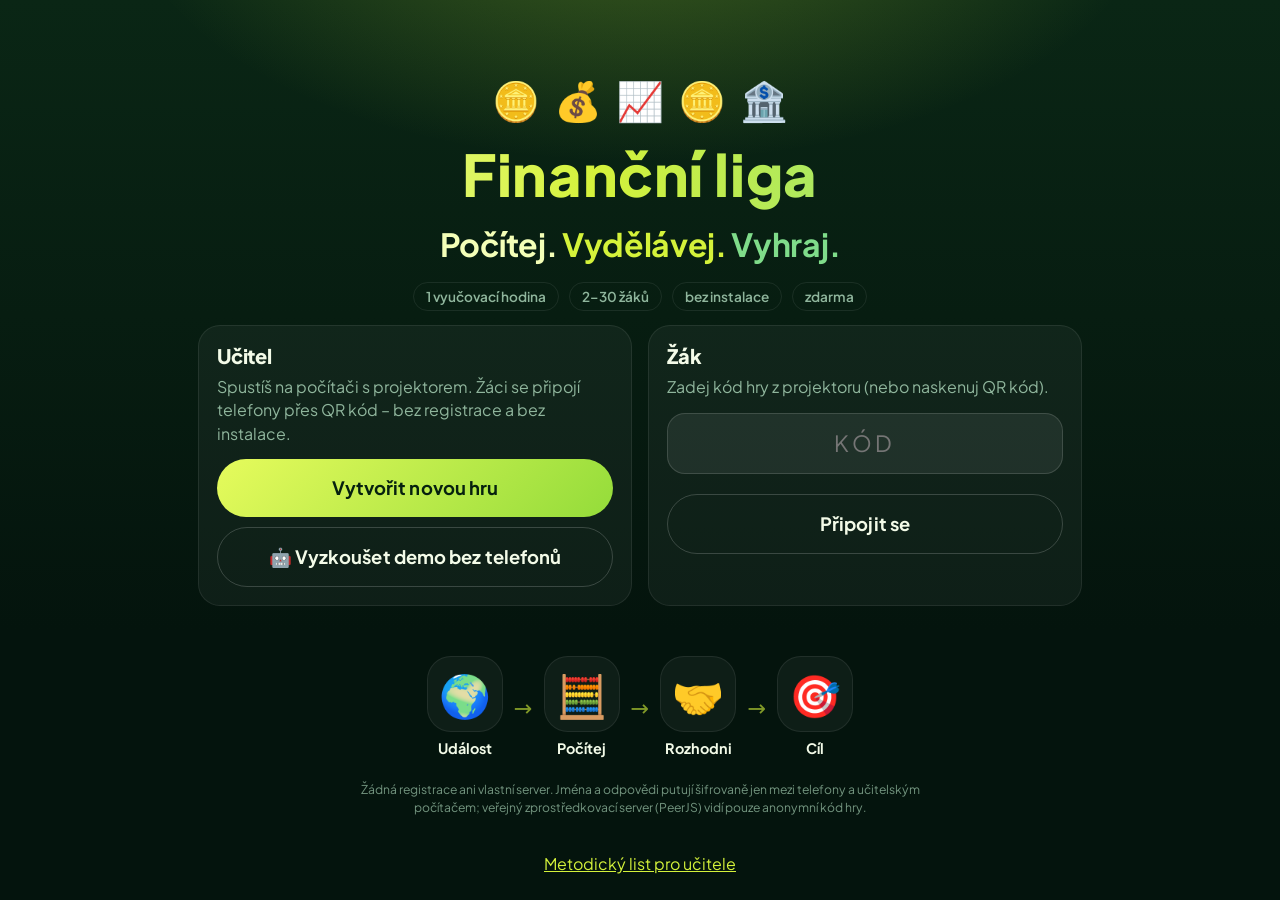
==== commit 52e0d566: "Add files via upload" ====
--- a/index.html
+++ b/index.html
@@ -9,6 +9,7 @@
 <meta property="og:type" content="website"><meta property="og:title" content="Finanční liga – matematika, která se vyplácí"><meta property="og:description" content="Týmová třídní hra: žáci si na mobilech vydělávají řešením matematických příkladů a hospodaří s inflací, úroky a daněmi."><meta property="og:image" content="og.png"><meta name="twitter:card" content="summary_large_image">
 <link rel="manifest" href="manifest.webmanifest">
 <link rel="icon" href="data:image/svg+xml,%3Csvg xmlns='http://www.w3.org/2000/svg' viewBox='0 0 100 100'%3E%3Ctext y='.9em' font-size='90'%3E💰%3C/text%3E%3C/svg%3E">
+<link rel="stylesheet" href="lib/katex/katex.min.css">
 <link rel="stylesheet" href="style.css">
 </head>
 <body>
@@ -17,6 +18,8 @@
 <script src="config.js"></script>
 <script src="lib/peerjs.min.js"></script>
 <script src="lib/qrcode.js"></script>
+<script src="lib/katex/katex.min.js"></script>
+<script src="mathfmt.js"></script>
 <script src="tasks.js"></script>
 <script src="engine.js"></script>
 <script src="net.js"></script>
--- a/style.css
+++ b/style.css
@@ -212,3 +212,148 @@
 .phone .sugg { min-height: 40px; min-width: 40px; }
 body { background: none; } html { min-height: 100%; background-attachment: fixed; }
 .arow { background: transparent; border: 0; border-bottom: 1px solid rgba(255,255,255,.09); border-radius: 0; box-shadow: none; -webkit-backdrop-filter: none; backdrop-filter: none; } .arow:last-child { border-bottom: 0; }
+
+/* =====  6. kolo – minimalismus: méně rámečků a ozdob, víc klidu, jasná hierarchie  ===== */
+:root { --r: 22px; --pad: 18px; --hair: rgba(255,255,255,.08); --soft: rgba(255,255,255,.045); }
+html { background: radial-gradient(800px 420px at 50% -12%, rgba(170,210,50,.34), transparent 65%), linear-gradient(180deg, #0a2615 0%, #04140d 70%) fixed; }
+body { font-size: 16px; line-height: 1.45; }
+h1, h2, h3 { font-weight: 800; } h2 { font-size: 1.25rem; } h3 { font-size: .74rem; letter-spacing: .1em; }
+.card, .tcard, .step, .why .card, .rank, .facts li, .choice, .diff, .help, .tipc, .lesson { background: var(--soft); border: 1px solid var(--hair); box-shadow: none; -webkit-backdrop-filter: none; backdrop-filter: none; border-radius: var(--r); }
+.card { padding: var(--pad); margin: 14px 0; }
+.btn { box-shadow: none; font-weight: 700; } .btn:active { transform: scale(.98); box-shadow: none; }
+.btn.sm { box-shadow: none; padding: .5em .95em; font-size: .88rem; }
+.btn.ghost { background: transparent; border: 1px solid rgba(255,255,255,.18); }
+/* telefon: horní lišta a taby */
+.ph-top { border: 0; border-radius: 0; background: transparent; box-shadow: none; -webkit-backdrop-filter: none; backdrop-filter: none; padding: 14px 4px 6px; margin: 0; position: static; }
+.ph-team { font-size: 1.05rem; font-weight: 700; } .ph-money { font-size: 1.5rem; font-weight: 800; letter-spacing: -.02em; }
+.ph-sub { padding: 0 4px 10px; color: var(--mut); font-size: .85rem; }
+#ph-tabs, .ph-tabs { background: rgba(4,20,13,.92); border-top: 1px solid var(--hair); } .tab { font-size: .72rem; font-weight: 600; opacity: .6; } .tab.on { opacity: 1; }
+/* úloha */
+.tk-h { margin-bottom: 14px; } .chip2, .dchip { background: transparent; border: 1px solid var(--hair); font-size: .82rem; font-weight: 600; }
+.q { font-size: 1.3rem; line-height: 1.45; margin: 4px 0 18px; font-weight: 600; }
+.choices { gap: 10px; } .choice { padding: 14px 16px; } .choice .ci { width: 28px; height: 28px; font-size: .85rem; background: transparent; border: 1px solid rgba(212,242,58,.45); color: var(--lime); }
+.link { color: var(--mut); text-decoration: none; font-size: .88rem; margin-top: 14px; display: inline-block; }
+.rank { background: transparent; border: 0; padding: 0 4px 10px; font-size: .85rem; } .rank.first b { color: var(--lime); }
+.diffs { gap: 10px; } .diff { padding: 14px 16px; } .dp { opacity: .65; }
+/* rozhodování */
+.cash { position: sticky; top: 0; z-index: 4; display: flex; justify-content: space-between; align-items: center; gap: 10px; background: rgba(4,20,13,.94); border: 0; border-bottom: 1px solid var(--hair); border-radius: 0; padding: 10px 4px; margin: 0 -12px 8px; padding-left: 16px; padding-right: 16px; text-align: left; font-size: .9rem; }
+.cash-n { display: flex; flex-direction: column; line-height: 1.1; } .cash-n b { font-size: 1.5rem; color: var(--lime); letter-spacing: -.02em; }
+.evline { color: var(--mut); font-size: .82rem; padding: 6px 4px 12px; line-height: 1.5; } .evline b { color: var(--tx); }
+.sec { background: var(--soft); border: 1px solid var(--hair); border-radius: var(--r); margin: 12px 0; padding: 6px 16px; } .sec.own { border-color: rgba(212,242,58,.35); }
+.sec-h { display: flex; justify-content: space-between; align-items: center; gap: 10px; padding: 12px 0; font-weight: 700; font-size: 1rem; border: 0; background: none; color: var(--tx); width: 100%; text-align: left; font-family: inherit; }
+.btn-plain { cursor: pointer; } .sec .you { font-size: .72rem; font-weight: 700; color: var(--lime); text-transform: uppercase; letter-spacing: .06em; background: none; padding: 0; } .lockd { font-size: .85rem; font-weight: 500; color: var(--mut); background: none; padding: 0; }
+.item { display: flex; align-items: center; gap: 12px; padding: 12px 0; border-top: 1px solid var(--hair); } .item.col { flex-direction: column; align-items: stretch; gap: 8px; }
+.item .ai { font-size: 1.6rem; width: 34px; text-align: center; flex: none; } .ib { flex: 1; min-width: 0; display: flex; flex-direction: column; gap: 2px; } .ib b { font-size: .98rem; }
+.ia { display: flex; gap: 8px; flex: none; flex-wrap: wrap; justify-content: flex-end; } .ia.wrap { justify-content: flex-start; flex: 1; }
+.item .btn { white-space: nowrap; } .sugg.on { border-color: var(--lime); color: var(--lime); }
+.loglist { margin: 14px 4px; color: var(--mut); font-size: .85rem; display: grid; gap: 4px; } .loglist .lg::before { content: '· '; }
+.btn.big { margin-top: 8px; }
+/* úvod a obecně */
+.logo { font-size: 2rem; } .lead { color: var(--mut); }
+.facts li { background: transparent; font-weight: 600; font-size: .85rem; color: var(--mut); padding: 4px 12px; }
+.dashed, .hint-band { border-style: solid; border-color: var(--hair); }
+.hint-bar { background: transparent; border: 0; color: var(--mut); text-align: center; }
+.steps.lite { grid-template-columns: repeat(4, 1fr); gap: 16px; margin-top: 34px; } .steps.lite .step { background: none; border: 0; padding: 0; flex-direction: column; gap: 8px; } .steps.lite .step > b { width: 28px; height: 28px; font-size: .9rem; background: transparent; border: 1px solid var(--lime); color: var(--lime); } .steps.lite h4 { font-size: 1rem; margin: 0 0 2px; } .steps.lite span { font-size: .88rem; }
+.why.lite { display: grid; grid-template-columns: repeat(3, 1fr); gap: 16px; margin: 30px 0 8px; text-align: left; } .why.lite p { margin: 0; color: var(--mut); font-size: .88rem; } .why.lite b { display: block; color: var(--tx); font-size: .95rem; margin-bottom: 2px; }
+.fine { color: var(--mut); font-size: .76rem; text-align: center; max-width: 560px; margin: 22px auto 6px; opacity: .8; }
+@media (max-width: 720px) { .steps.lite, .why.lite { grid-template-columns: 1fr 1fr; } } @media (max-width: 460px) { .steps.lite, .why.lite { grid-template-columns: 1fr; } }
+.cash { background: #06190f; }
+.btn:disabled, .btn.sm:disabled { background: transparent; color: rgba(255,255,255,.28); border: 1px solid rgba(255,255,255,.12); box-shadow: none; opacity: 1; cursor: default; }
+.ph-top { position: sticky; top: 0; z-index: 6; margin: 0 -12px; padding: 14px 16px 8px; background: rgba(5,24,14,.97); }
+.ph-sub { margin: 0 -12px; padding: 0 16px 10px; background: rgba(5,24,14,.97); position: sticky; top: 54px; z-index: 6; }
+.evline.top { padding: 4px 4px 0; font-size: .88rem; }
+#ph-top { position: sticky; top: 0; z-index: 6; margin: 0 -12px; background: rgba(5,24,14,.97); }
+#ph-top .ph-top, #ph-top .ph-sub { position: static; margin: 0; background: transparent; }
+#ph-top { background: #05180e; }
+.ev, .card.ev, .evcard { background: var(--soft); border: 1px solid var(--hair); box-shadow: none; }
+
+/* =====  7. kolo – vizuálně pro těkavou pozornost: málo slov, velké ikony a čísla, okamžitá odměna  ===== */
+.pbar { height: 6px; background: rgba(255,255,255,.1); border-radius: 99px; overflow: hidden; margin: 0 16px 10px; } .pbar i { display: block; height: 100%; width: 100%; background: linear-gradient(90deg, var(--lime2), var(--lime)); border-radius: 99px; transition: width 1s linear; } .pbar.warn i { background: linear-gradient(90deg, #ff9a3c, #ff5d4a); } .pbar.warn { animation: pulse 1s infinite; }
+@keyframes pulse { 50% { opacity: .55; } }
+.pips { display: inline-flex; align-items: center; gap: 5px; font-size: 1.1rem; } .pips i { width: 12px; height: 12px; border-radius: 50%; background: rgba(255,255,255,.14); } .pips i.on { background: #ffb02e; box-shadow: 0 0 10px #ff8a1c; } .pips em { font-style: normal; font-size: .8rem; color: var(--mut); margin-left: 2px; }
+.tk-f, .pk-f { display: flex; justify-content: space-between; align-items: center; margin-top: 18px; }
+/* výběr obtížnosti = tři velké dlaždice */
+.picker { text-align: center; padding-top: 6px; } .pk-t { font-size: 1.1rem; font-weight: 800; margin: 10px 0 18px; color: var(--mut); }
+.diffs3 { display: grid; grid-template-columns: repeat(3, 1fr); gap: 12px; }
+.diffs3 .diff { display: flex; flex-direction: column; align-items: center; justify-content: center; gap: 6px; padding: 22px 6px 16px; border-radius: 26px; border: 2px solid transparent; font-family: inherit; color: var(--tx); cursor: pointer; transition: transform .12s; min-height: 170px; }
+.diffs3 .diff:active { transform: scale(.94); }
+.diffs3 .d1 { background: linear-gradient(170deg, rgba(126,224,95,.28), rgba(126,224,95,.07)); } .diffs3 .d2 { background: linear-gradient(170deg, rgba(255,205,70,.30), rgba(255,205,70,.07)); } .diffs3 .d3 { background: linear-gradient(170deg, rgba(255,111,97,.30), rgba(255,111,97,.07)); }
+.diffs3 .diff.last { border-color: var(--lime); } .diffs3 .dn { font-size: 2.6rem; line-height: 1; } .diffs3 .dr { font-size: 1.7rem; font-weight: 800; letter-spacing: -.02em; } .diffs3 .dp { font-size: .72rem; color: var(--mut); }
+/* úloha */
+.task.d1 { border-top: 4px solid #7ee05f; } .task.d2 { border-top: 4px solid #ffcd46; } .task.d3 { border-top: 4px solid #ff6f61; }
+.choice { animation: rise .25s both; } .choice:nth-child(2) { animation-delay: .04s; } .choice:nth-child(3) { animation-delay: .08s; } .choice:nth-child(4) { animation-delay: .12s; } @keyframes rise { from { opacity: 0; transform: translateY(10px); } }
+.choice:active { transform: scale(.97); }
+/* výsledek = jedno obří znamení + částka */
+.card.res { position: relative; text-align: center; padding: 28px 18px 20px; overflow: visible; }
+.res-ic { width: 96px; height: 96px; border-radius: 50%; margin: 0 auto 8px; display: grid; place-items: center; font-size: 3.4rem; font-weight: 900; animation: pop .45s cubic-bezier(.2, 1.6, .4, 1) both; } .res.ok .res-ic { background: linear-gradient(135deg, #e6fb5c, #7ee05f); color: #06210f; box-shadow: 0 0 40px rgba(180,240,70,.5); } .res.bad .res-ic { background: #ff6f61; color: #fff; box-shadow: 0 0 36px rgba(255,111,97,.4); }
+.res.bad { animation: shake .4s; } @keyframes shake { 20%, 60% { transform: translateX(-9px); } 40%, 80% { transform: translateX(9px); } } @keyframes pop { from { transform: scale(.2); opacity: 0; } }
+.res-m { font-size: 3rem; font-weight: 800; letter-spacing: -.03em; animation: pop .5s .1s both; } .res.ok .res-m { color: var(--lime); } .res.bad .res-m { color: #ff8a7d; }
+.bonus-pop { display: inline-block; margin: 6px 0; padding: 6px 14px; border-radius: 99px; background: rgba(255,176,46,.18); color: #ffb02e; font-weight: 800; animation: pop .5s .25s both; }
+.res .correct { margin: 10px 0; font-size: 1.4rem; background: rgba(126,224,95,.1); border: 1px solid rgba(126,224,95,.35); border-radius: 16px; padding: 10px 14px; } .res .correct small { color: var(--mut); font-size: .8rem; display: block; }
+.res .pips { margin: 10px 0 4px; } .res .btn.big { margin-top: 16px; } .res .link.why { display: block; margin: 6px auto; color: var(--lime); }
+.res .expl { text-align: left; background: rgba(255,255,255,.05); border-radius: 16px; padding: 12px 14px; margin: 8px 0; font-size: .92rem; } .res .qecho { color: var(--mut); margin-bottom: 6px; }
+.pt { position: absolute; left: 50%; top: 90px; font-size: 1.4rem; pointer-events: none; animation: burst 1.1s var(--d, 0s) cubic-bezier(.1, .8, .3, 1) forwards; } @keyframes burst { 0% { transform: translate(-50%, 0) scale(.4); opacity: 1; } 100% { transform: translate(calc(-50% + var(--dx)), var(--dy)) scale(1.1) rotate(200deg); opacity: 0; } }
+.pausec .big-e { font-size: 5rem; }
+.btn:disabled#againBtn { background: rgba(255,255,255,.06); }
+@media (prefers-reduced-motion: reduce) { .pt, .res-ic, .res-m, .bonus-pop, .choice, .res.bad, .pbar.warn { animation: none; } }
+/* událost = velká ikona + dlaždice čísel */
+.etiles { display: grid; grid-template-columns: repeat(auto-fit, minmax(92px, 1fr)); gap: 10px; margin-top: 16px; }
+.etile { background: rgba(255,255,255,.06); border: 1px solid var(--hair); border-radius: 20px; padding: 12px 6px; display: flex; flex-direction: column; align-items: center; gap: 2px; text-align: center; } .etile .ei { font-size: 1.7rem; line-height: 1.1; } .etile b { font-size: 1.35rem; letter-spacing: -.02em; } .etile small { color: var(--mut); font-size: .72rem; text-transform: uppercase; letter-spacing: .06em; }
+.etile.up { background: rgba(126,224,95,.14); border-color: rgba(126,224,95,.4); } .etile.up b { color: #8fe070; } .etile.down { background: rgba(255,111,97,.13); border-color: rgba(255,111,97,.4); } .etile.down b { color: #ff8a7d; }
+.card.ev.big { text-align: center; padding: 26px 16px; } .card.ev.big .ev-ic { font-size: 5.2rem; line-height: 1; animation: floaty 3s ease-in-out infinite; } .card.ev.big h2 { font-size: 1.7rem; margin: 10px 0 4px; letter-spacing: -.02em; } @keyframes floaty { 50% { transform: translateY(-8px) rotate(-4deg); } }
+.evcard .ev-ic { animation: floaty 3s ease-in-out infinite; } .evcard .etiles { grid-template-columns: repeat(auto-fit, minmax(120px, 1fr)); max-width: 1000px; } .evcard .etile b { font-size: 1.7em; } .evcard .etile .ei { font-size: 2.1em; }
+.evcard p { color: var(--mut); }
+/* projektor: kruhový časovač a závodní dráha */
+.timer { width: 92px; height: 92px; border-radius: 50%; display: grid; place-items: center; font-size: 1.5rem; font-weight: 800; background: radial-gradient(circle closest-side, #06190f 80%, transparent 82%), conic-gradient(var(--lime) calc(var(--p, 0) * 1%), rgba(255,255,255,.12) 0); color: var(--tx); } .timer.warn { color: #ff8a7d; background: radial-gradient(circle closest-side, #06190f 80%, transparent 82%), conic-gradient(#ff6f61 calc(var(--p, 0) * 1%), rgba(255,255,255,.12) 0); animation: pulse 1s infinite; }
+.race { position: relative; margin: 22px 0 26px; padding: 6px 54px 6px 8px; display: grid; gap: 14px; } .race .flag { position: absolute; right: 6px; top: 50%; transform: translateY(-50%); font-size: 2.6rem; }
+.track { position: relative; height: 62px; border-radius: 99px; background: repeating-linear-gradient(90deg, rgba(255,255,255,.07) 0 2px, transparent 2px 40px), rgba(255,255,255,.05); border: 1px solid var(--hair); }
+.runner { position: absolute; top: 50%; transform: translate(-50%, -50%); display: flex; align-items: center; gap: 10px; padding: 4px 18px 4px 6px; border-radius: 99px; background: var(--c, var(--lime2)); color: #06210f; font-size: 1.5rem; font-weight: 800; box-shadow: 0 6px 20px rgba(0,0,0,.4); transition: left 1.2s cubic-bezier(.3, 1.3, .5, 1); white-space: nowrap; } .runner .rn { width: 48px; height: 48px; border-radius: 50%; background: rgba(255,255,255,.85); display: grid; place-items: center; font-size: 1.9rem; }
+.hint-bar.icons { font-size: 2rem; letter-spacing: .1em; }
+.evcard.compact { padding: 10px 18px; } .evcard.compact .ev-ic { font-size: 2.6rem; } .evcard.compact h2 { font-size: 1.3rem; margin: 0; } .evcard.compact p, .evcard.compact .ev-k { display: none; }
+.evcard.compact .etiles { margin-top: 6px; gap: 8px; grid-template-columns: repeat(auto-fit, minmax(90px, 1fr)); } .evcard.compact .etile { flex-direction: row; justify-content: center; gap: 8px; padding: 6px 8px; border-radius: 14px; } .evcard.compact .etile b { font-size: 1.15em; } .evcard.compact .etile .ei { font-size: 1.3em; } .evcard.compact .etile small { display: none; }
+.track { height: 54px; } .runner { font-size: 1.35rem; } .runner .rn { width: 42px; height: 42px; font-size: 1.6rem; } .race { margin: 14px 0 18px; gap: 10px; }
+.etiles { grid-template-columns: repeat(auto-fit, minmax(78px, 1fr)); } .phone .etile b { font-size: 1.15rem; }
+.h-main { padding-bottom: 120px; }
+/* podniky = dlaždice */
+.atiles { display: grid; grid-template-columns: 1fr 1fr; gap: 12px; padding: 4px 0 12px; }
+.atile { position: relative; background: rgba(255,255,255,.05); border: 1px solid var(--hair); border-radius: 22px; padding: 14px 12px 12px; display: flex; flex-direction: column; gap: 8px; text-align: center; align-items: center; } .atile.own { border-color: rgba(212,242,58,.5); background: rgba(212,242,58,.07); }
+.atile .a-e { font-size: 2.6rem; line-height: 1; } .atile b { font-size: .95rem; line-height: 1.2; min-height: 2.4em; display: grid; place-items: center; } .a-n { position: absolute; top: 10px; right: 12px; background: var(--lime); color: #06210f; font-weight: 800; border-radius: 99px; padding: 2px 9px; font-size: .85rem; }
+.a-m { display: flex; align-items: center; justify-content: center; gap: 10px; } .yield { font-size: 1.3rem; font-weight: 800; color: var(--lime); letter-spacing: -.02em; } .risk { display: inline-flex; gap: 3px; } .risk i { width: 9px; height: 9px; border-radius: 50%; background: rgba(255,255,255,.15); } .risk i.on.r1 { background: #7ee05f; } .risk i.on.r2 { background: #ffcd46; } .risk i.on.r3 { background: #ff6f61; }
+.atile .btn { width: 100%; padding: .55em .4em; } .atile .link.sell { margin: 0; font-size: .78rem; color: var(--mut); } .atile .sugg { width: 100%; }
+.emini { display: flex; flex-wrap: wrap; gap: 4px 14px; padding: 4px 4px 12px; font-size: .9rem; color: var(--mut); font-weight: 600; } .emini b { color: var(--tx); width: 100%; font-size: 1rem; }
+/* vyúčtování roku */
+.card.yr { text-align: center; padding: 26px 16px; } .yr-h { color: var(--mut); font-weight: 700; letter-spacing: .08em; text-transform: uppercase; font-size: .8rem; } .yr-big { font-size: 3.2rem; font-weight: 800; letter-spacing: -.03em; margin: 4px 0; } .yr.up .yr-big { color: var(--lime); } .yr.down .yr-big { color: #ff8a7d; } .yr-net { color: var(--mut); } .yr-net b { color: var(--tx); }
+.card.yr.up { border-color: rgba(212,242,58,.4); background: rgba(212,242,58,.06); } .card.yr.down { border-color: rgba(255,111,97,.4); background: rgba(255,111,97,.06); }
+.board2 { display: grid; gap: 10px; } .brow2 { display: grid; grid-template-columns: 38px 1fr auto; gap: 10px; align-items: center; } .brow2 .bn { font-size: 1.6rem; text-align: center; } .brow2 .bb { height: 14px; background: rgba(255,255,255,.07); border-radius: 99px; overflow: hidden; } .brow2 .bb i { display: block; height: 100%; border-radius: 99px; } .brow2.me b { color: var(--lime); }
+.ledger .ln { border-bottom: 1px solid var(--hair); } .ledger .ln:last-child { border: 0; }
+/* konec hry */
+.stat3 { display: grid; grid-template-columns: repeat(3, 1fr); gap: 10px; margin: 14px 0; } .stat3 > div { background: var(--soft); border: 1px solid var(--hair); border-radius: 20px; padding: 16px 6px; text-align: center; } .stat3 b { display: block; font-size: 1.6rem; letter-spacing: -.02em; color: var(--lime); } .stat3 small { color: var(--mut); font-size: .75rem; }
+.card.final-me .big-e { font-size: 5.5rem; animation: pop .6s cubic-bezier(.2, 1.6, .4, 1) both; }
+.rain { position: fixed; inset: 0; pointer-events: none; overflow: hidden; z-index: 50; } .rain span { position: absolute; top: -40px; animation: fall linear forwards; } @keyframes fall { to { transform: translateY(110vh) rotate(540deg); } }
+@media (prefers-reduced-motion: reduce) { .rain { display: none; } }
+.timer:empty { display: none; } .yr-big, .res-m, .ph-money, .cash-n b, .runner b { word-spacing: .14em; }
+/* úvod: jedno velké sdělení + ikony */
+.landing .coins { display: flex; justify-content: center; gap: 14px; font-size: 2.4rem; margin-bottom: 4px; } .landing .coins span { animation: floaty 3s ease-in-out infinite; } .landing .coins span:nth-child(2) { animation-delay: .4s; } .landing .coins span:nth-child(3) { animation-delay: .8s; } .landing .coins span:nth-child(4) { animation-delay: 1.2s; } .landing .coins span:nth-child(5) { animation-delay: 1.6s; }
+.logo.big { font-size: clamp(2.4rem, 7vw, 3.6rem); text-align: center; }
+.tag { text-align: center; font-size: clamp(1.4rem, 4.5vw, 2rem); margin: 6px 0 14px; letter-spacing: -.01em; } .tag b:nth-child(1) { color: #f4ffb8; } .tag b:nth-child(2) { color: var(--lime); } .tag b:nth-child(3) { color: #7fdc8a; }
+.icosteps { display: flex; align-items: center; justify-content: center; gap: 10px; margin: 36px 0 12px; flex-wrap: wrap; } .icosteps div { display: flex; flex-direction: column; align-items: center; gap: 6px; min-width: 78px; } .icosteps span { font-size: 2.6rem; width: 76px; height: 76px; display: grid; place-items: center; background: var(--soft); border: 1px solid var(--hair); border-radius: 24px; } .icosteps b { font-size: .9rem; } .icosteps i { color: var(--lime); font-style: normal; font-size: 1.4rem; opacity: .6; }
+.icohelp { font-size: 1.05rem; font-weight: 700; margin: 4px 0 12px; line-height: 1.9; } .icohelp i { color: var(--lime); font-style: normal; }
+.etiles { grid-template-columns: repeat(auto-fit, minmax(68px, 1fr)); gap: 8px; } .phone .etile { padding: 10px 2px; } .phone .etile small { font-size: .62rem; letter-spacing: .03em; } .icohelp { font-size: .95rem; }
+
+/* ===== kolo 8: popisek závodu, KaTeX, nápověda při připojení ===== */
+.race { padding: 12px 14px; border-radius: 22px; background: rgba(255,255,255,.04); border: 1px solid rgba(255,255,255,.08); }
+.race-h { display: flex; flex-wrap: wrap; align-items: baseline; gap: 4px 14px; }
+.race-h b { font-size: 1.15rem; } .race-h span { color: var(--mut, #9fb8a8); font-size: .95rem; }
+.lane { display: grid; grid-template-columns: minmax(90px, 170px) 1fr; align-items: center; gap: 12px; }
+.lane .ln { font-weight: 700; font-size: 1rem; overflow: hidden; text-overflow: ellipsis; white-space: nowrap; text-align: right; opacity: .92; }
+.race-f { display: grid; grid-template-columns: minmax(90px, 170px) 1fr; gap: 12px; font-size: .8rem; color: var(--mut); }
+.race-f > span:first-child { grid-column: 2; } .race-f > i { display: none; } .race-f > span:last-child { grid-column: 2; text-align: right; margin-top: -1.35em; }
+.q .katex, .choice .ct .katex, .expl .katex, .qecho .katex, .correct .katex { font-size: 1.12em; }
+.q .katex { font-size: 1.12em; }
+.choice .ct { overflow-x: auto; overflow-y: hidden; -webkit-overflow-scrolling: touch; }
+.q, .expl { overflow-wrap: anywhere; }
+.katex-display { margin: .4em 0; }
+.conn-help { margin: 12px 0; padding: 12px 14px; border-radius: 16px; background: rgba(255,255,255,.07); text-align: left; font-size: .92rem; line-height: 1.6; }
+.conn-help .btn { margin-top: 10px; width: 100%; }
+#crash { position: fixed; inset: 0; z-index: 99; display: grid; place-items: center; padding: 20px; background: rgba(0,0,0,.7); }
+#crash .card { max-width: 380px; text-align: center; }
